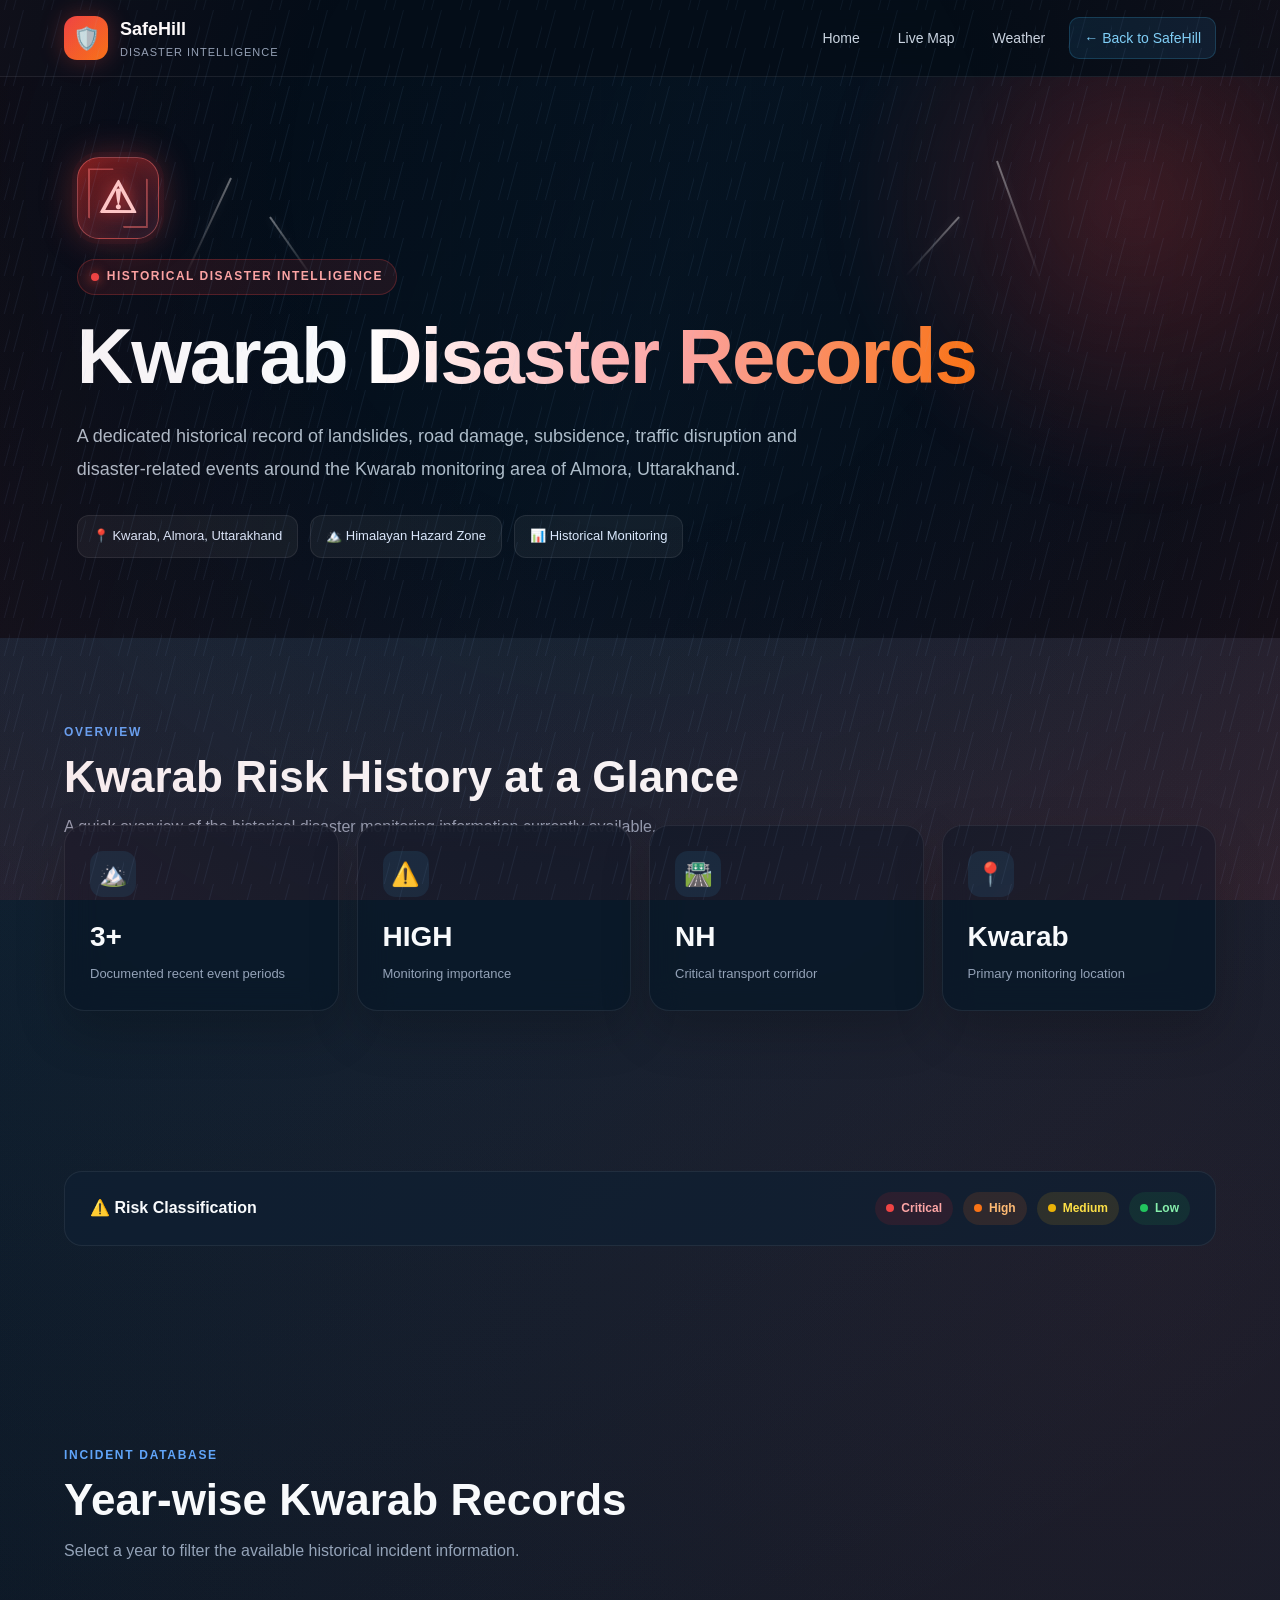
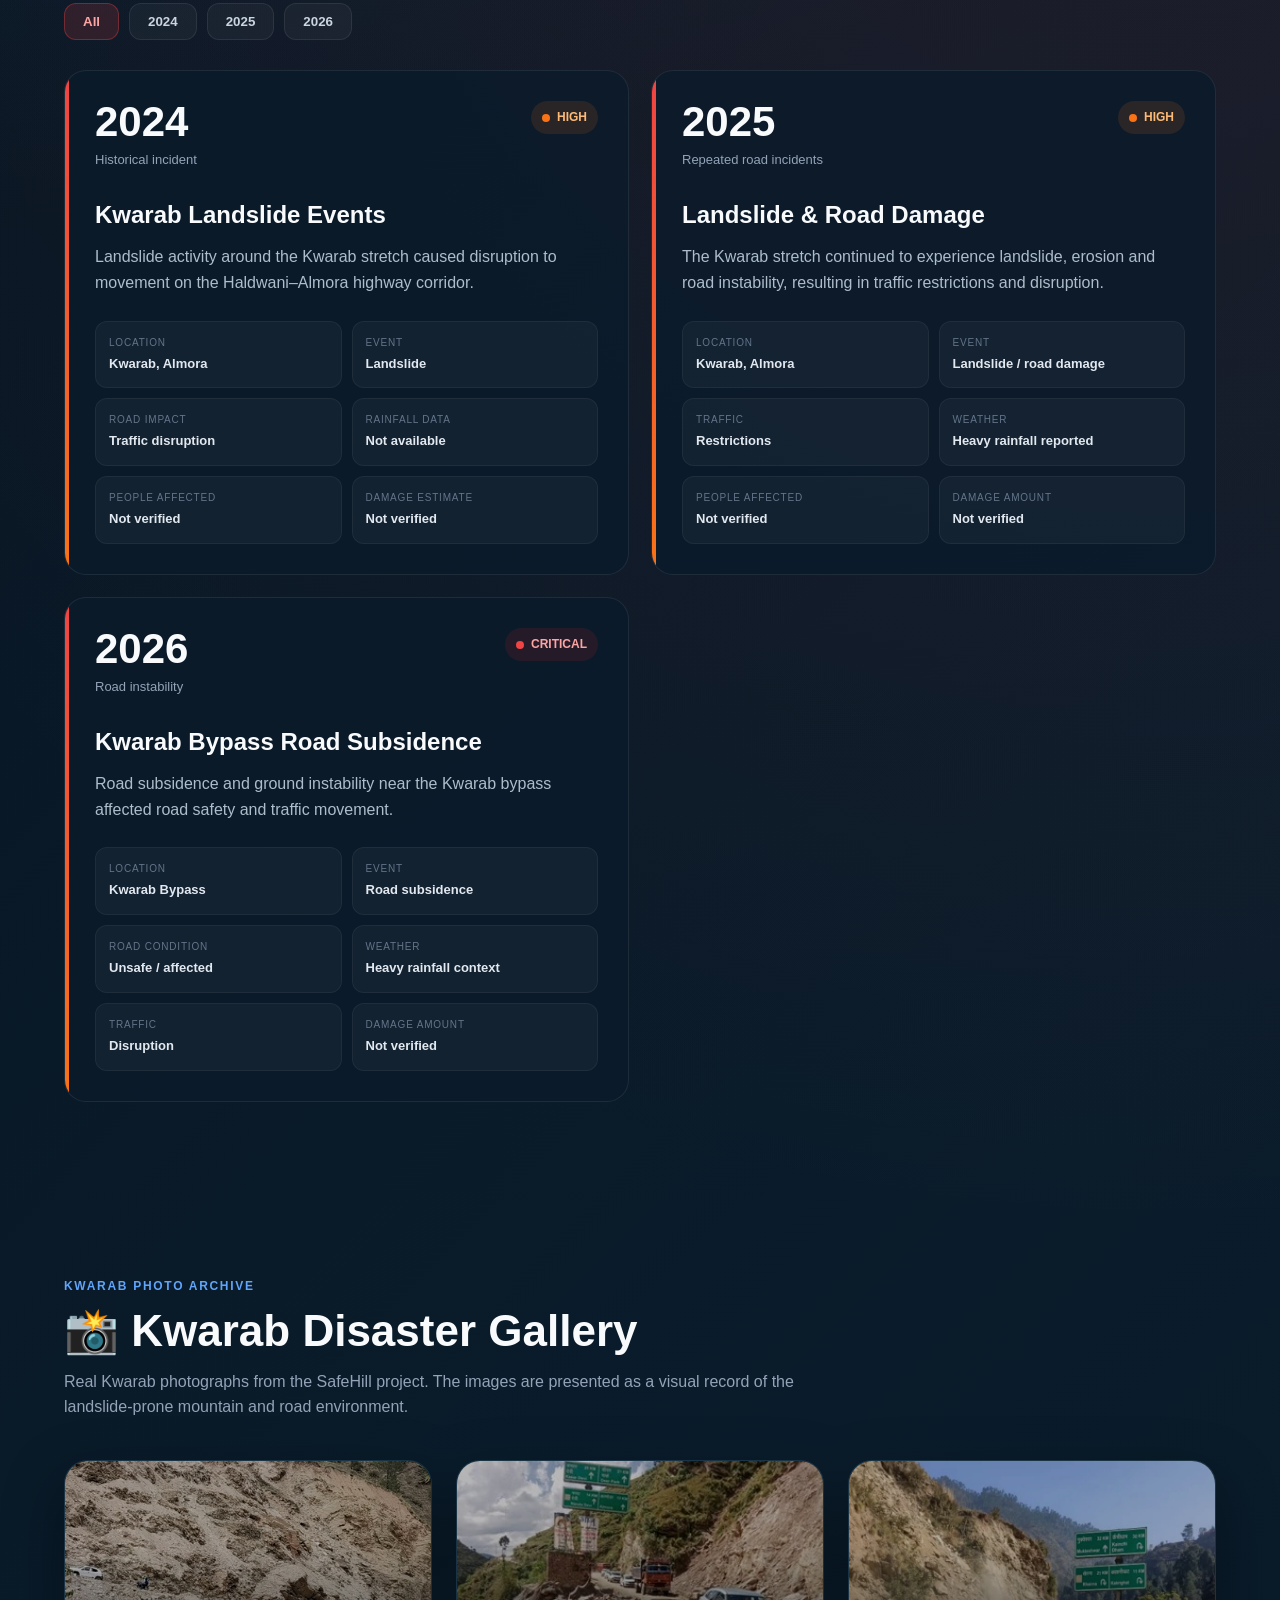
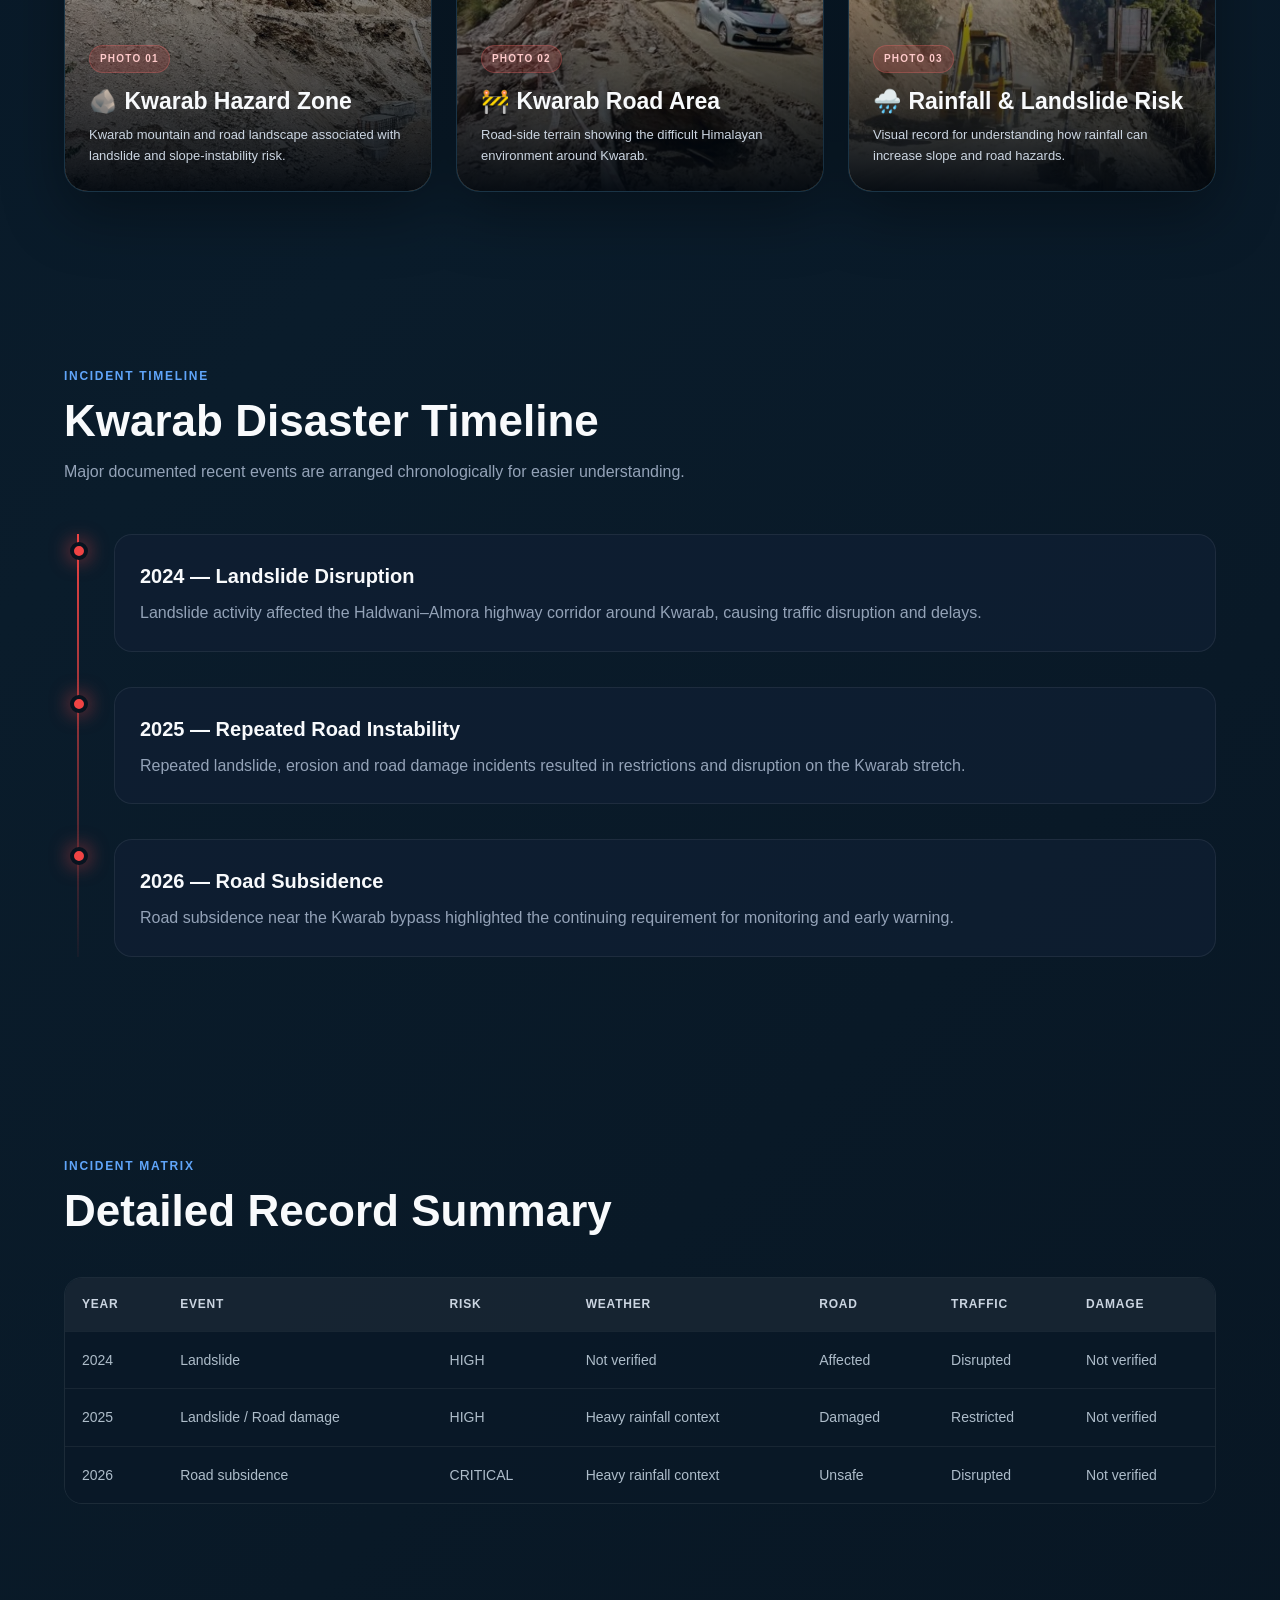
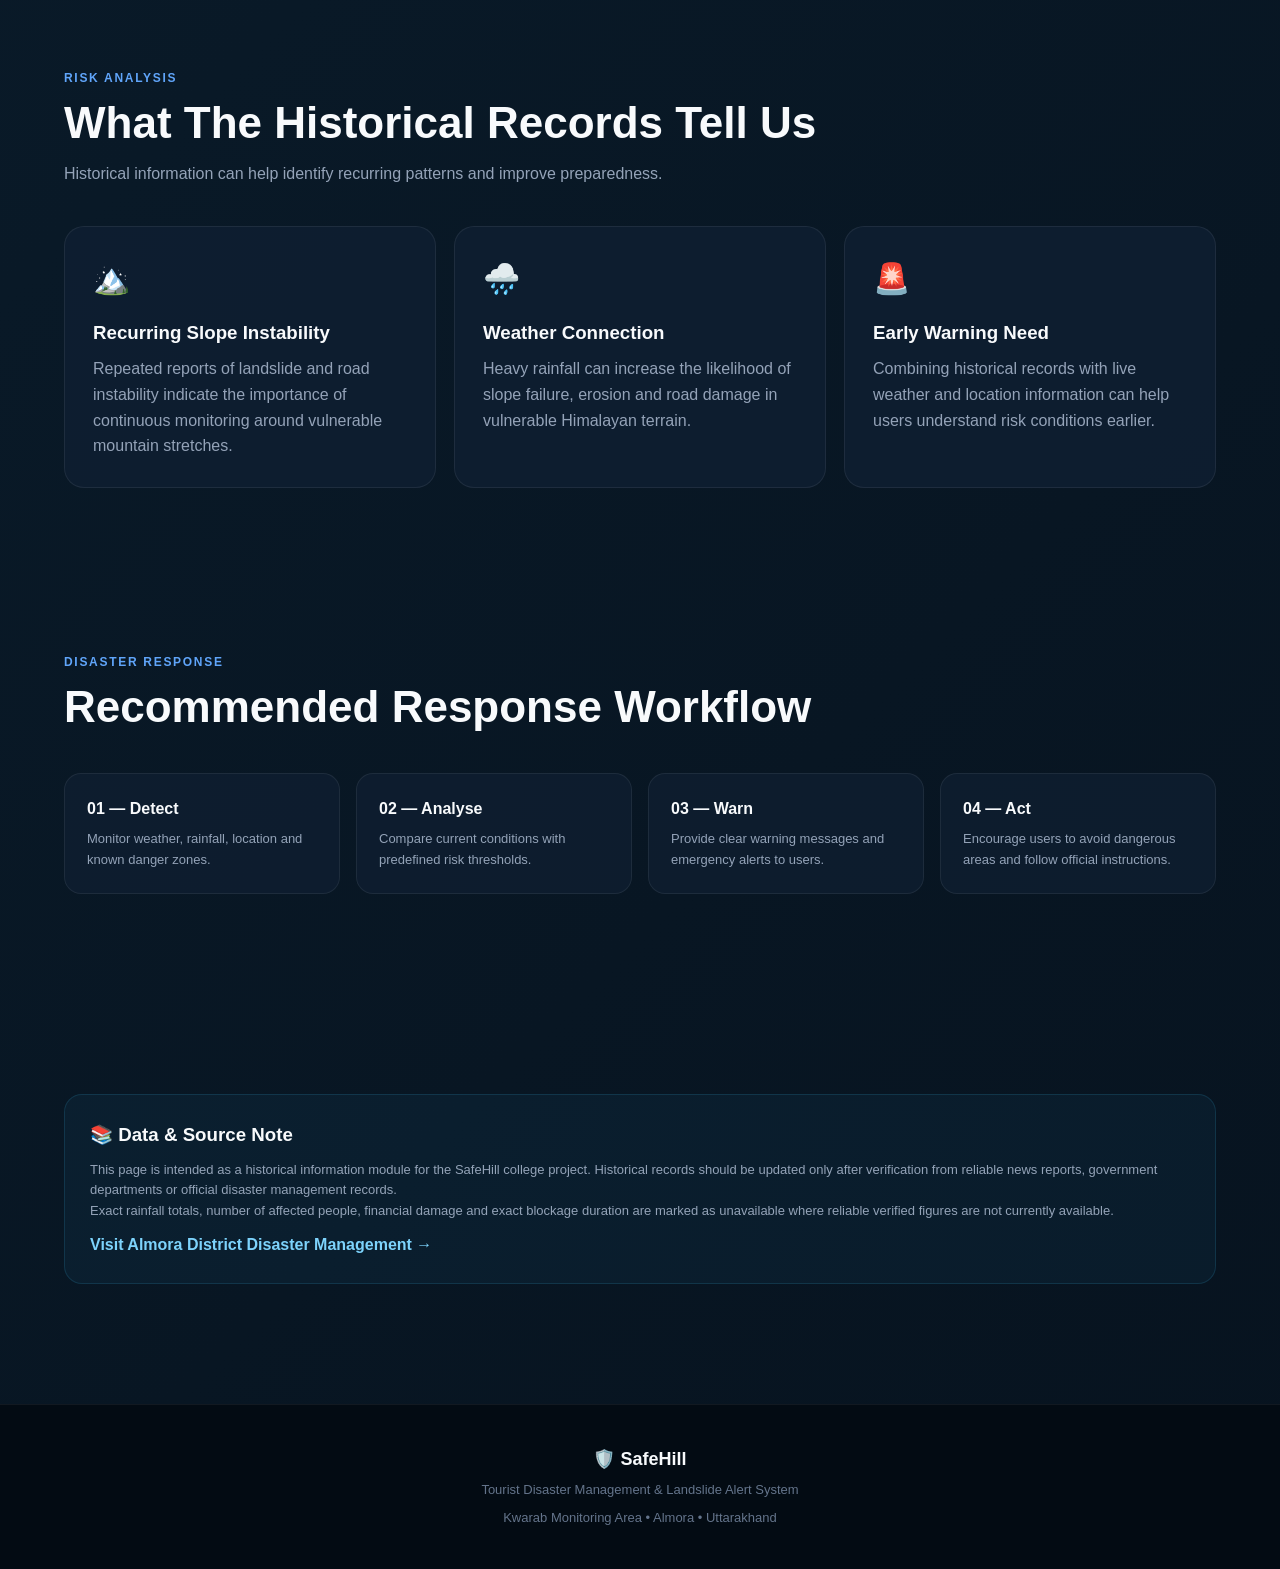
==== kwarab-records.html @ c236d095 "Add files via upload" ====
<!DOCTYPE html>
<html lang="en">
<head>
    <meta charset="UTF-8">

    <meta
        name="viewport"
        content="width=device-width, initial-scale=1.0"
    >

    <meta
        name="description"
        content="SafeHill Kwarab Historical Disaster Records and Risk Intelligence Dashboard"
    >

    <title>SafeHill | Kwarab Disaster Records</title>

    <style>

        /* =====================================================
           RESET
        ===================================================== */

        * {
            margin: 0;
            padding: 0;
            box-sizing: border-box;
        }

        html {
            scroll-behavior: smooth;
        }

        body {
            font-family:
                Inter,
                Arial,
                Helvetica,
                sans-serif;

            background:
                radial-gradient(
                    circle at 10% 0%,
                    rgba(56,189,248,0.12),
                    transparent 28%
                ),
                radial-gradient(
                    circle at 90% 20%,
                    rgba(239,68,68,0.10),
                    transparent 30%
                ),
                linear-gradient(
                    135deg,
                    #06121f,
                    #0a1c2b,
                    #07131f
                );

            color: #f8fafc;
            min-height: 100vh;
            line-height: 1.6;
        }

        body::before {
            content: "";
            position: fixed;
            inset: 0;

            pointer-events: none;

            background:
                linear-gradient(
                    rgba(255,255,255,0.015) 1px,
                    transparent 1px
                ),
                linear-gradient(
                    90deg,
                    rgba(255,255,255,0.015) 1px,
                    transparent 1px
                );

            background-size: 50px 50px;

            mask-image:
                linear-gradient(
                    to bottom,
                    black,
                    transparent
                );

            z-index: -1;
        }


        /* =====================================================
           HEADER
        ===================================================== */

        .header {
            position: sticky;
            top: 0;
            z-index: 1000;

            padding: 15px 5%;

            display: flex;
            align-items: center;
            justify-content: space-between;

            background:
                rgba(4, 12, 22, 0.90);

            border-bottom:
                1px solid
                rgba(255,255,255,0.08);

            backdrop-filter: blur(18px);
        }

        .brand {
            display: flex;
            align-items: center;
            gap: 12px;

            text-decoration: none;
            color: white;
        }

        .brand-logo {
            width: 44px;
            height: 44px;

            display: grid;
            place-items: center;

            border-radius: 13px;

            background:
                linear-gradient(
                    135deg,
                    #ef4444,
                    #f97316
                );

            box-shadow:
                0 0 25px
                rgba(239,68,68,0.30);

            font-size: 22px;
        }

        .brand-text strong {
            display: block;
            font-size: 18px;
        }

        .brand-text span {
            display: block;

            color: #94a3b8;
            font-size: 11px;

            letter-spacing: 1px;
        }

        .nav {
            display: flex;
            align-items: center;
            gap: 10px;
        }

        .nav a {
            color: #cbd5e1;

            text-decoration: none;

            padding: 9px 14px;

            border-radius: 10px;

            font-size: 14px;

            transition: 0.25s;
        }

        .nav a:hover {
            background:
                rgba(255,255,255,0.07);

            color: white;
        }

        .nav .back {
            background:
                rgba(56,189,248,0.10);

            color: #7dd3fc;

            border:
                1px solid
                rgba(56,189,248,0.20);
        }


        /* =====================================================
           HERO
        ===================================================== */

        .hero {
            position: relative;

            min-height: 500px;

            display: flex;
            align-items: center;

            padding: 80px 6%;

            overflow: hidden;

            background:
                linear-gradient(
                    110deg,
                    rgba(3,10,20,0.96),
                    rgba(3,15,28,0.78),
                    rgba(3,10,20,0.90)
                );
        }

        .hero::before {
            content: "";

            position: absolute;

            width: 650px;
            height: 650px;

            right: -180px;
            top: -200px;

            border-radius: 50%;

            background:
                radial-gradient(
                    circle,
                    rgba(239,68,68,0.22),
                    transparent 65%
                );

            filter: blur(20px);
        }

        .hero-content {
            position: relative;

            max-width: 900px;

            z-index: 2;
        }

        .eyebrow {
            display: inline-flex;

            align-items: center;
            gap: 8px;

            padding: 7px 13px;

            border-radius: 30px;

            background:
                rgba(239,68,68,0.10);

            border:
                1px solid
                rgba(239,68,68,0.25);

            color: #fca5a5;

            font-size: 12px;
            font-weight: 800;

            letter-spacing: 1.5px;
        }

        .eyebrow-dot {
            width: 8px;
            height: 8px;

            border-radius: 50%;

            background: #ef4444;

            box-shadow:
                0 0 12px
                rgba(239,68,68,0.9);
        }

        .hero h1 {
            margin-top: 22px;

            font-size:
                clamp(
                    40px,
                    7vw,
                    78px
                );

            line-height: 1.02;

            letter-spacing: -2px;
        }

        .hero h1 span {
            background:
                linear-gradient(
                    90deg,
                    #ffffff,
                    #fca5a5,
                    #f97316
                );

            -webkit-background-clip: text;
            background-clip: text;

            color: transparent;
        }

        .hero p {
            max-width: 760px;

            margin-top: 24px;

            color: #aebdca;

            font-size: 18px;

            line-height: 1.8;
        }

        .hero-location {
            display: flex;
            flex-wrap: wrap;

            gap: 12px;

            margin-top: 30px;
        }

        .location-pill {
            padding: 10px 15px;

            border-radius: 12px;

            background:
                rgba(255,255,255,0.05);

            border:
                1px solid
                rgba(255,255,255,0.08);

            color: #dbeafe;

            font-size: 13px;
        }


        /* =====================================================
           MAIN
        ===================================================== */

        .container {
            width: min(
                1250px,
                90%
            );

            margin: auto;
        }

        section {
            padding: 80px 0;
        }

        .section-heading {
            margin-bottom: 40px;
        }

        .section-label {
            display: inline-block;

            color: #60a5fa;

            font-size: 12px;
            font-weight: 900;

            letter-spacing: 1.7px;

            margin-bottom: 10px;
        }

        .section-heading h2 {
            font-size:
                clamp(
                    28px,
                    4vw,
                    44px
                );

            line-height: 1.15;
        }

        .section-heading p {
            margin-top: 12px;

            max-width: 760px;

            color: #94a3b8;
        }


        /* =====================================================
           STAT CARDS
        ===================================================== */

        .stats {
            display: grid;

            grid-template-columns:
                repeat(4, 1fr);

            gap: 18px;

            margin-top: -55px;

            position: relative;

            z-index: 10;
        }

        .stat {
            padding: 25px;

            border-radius: 20px;

            background:
                rgba(10,25,40,0.88);

            border:
                1px solid
                rgba(255,255,255,0.08);

            backdrop-filter: blur(16px);

            box-shadow:
                0 20px 50px
                rgba(0,0,0,0.20);

            transition: 0.3s;
        }

        .stat:hover {
            transform: translateY(-6px);

            border-color:
                rgba(56,189,248,0.25);
        }

        .stat-icon {
            width: 46px;
            height: 46px;

            display: grid;
            place-items: center;

            border-radius: 13px;

            background:
                rgba(56,189,248,0.10);

            font-size: 23px;

            margin-bottom: 18px;
        }

        .stat-number {
            font-size: 28px;
            font-weight: 900;
        }

        .stat-title {
            margin-top: 4px;

            color: #94a3b8;

            font-size: 13px;
        }


        /* =====================================================
           RISK LEGEND
        ===================================================== */

        .risk-panel {
            display: flex;

            align-items: center;
            justify-content: space-between;

            gap: 20px;

            padding: 20px 25px;

            margin-bottom: 35px;

            border-radius: 18px;

            background:
                rgba(15,31,50,0.75);

            border:
                1px solid
                rgba(255,255,255,0.07);
        }

        .risk-title {
            font-weight: 800;
        }

        .risk-list {
            display: flex;
            flex-wrap: wrap;

            gap: 10px;
        }

        .risk {
            display: inline-flex;

            align-items: center;

            gap: 7px;

            padding: 7px 11px;

            border-radius: 20px;

            font-size: 12px;
            font-weight: 800;
        }

        .risk i {
            width: 8px;
            height: 8px;

            border-radius: 50%;
        }

        .critical {
            background: rgba(220,38,38,0.12);
            color: #fca5a5;
        }

        .critical i {
            background: #ef4444;
        }

        .high {
            background: rgba(249,115,22,0.12);
            color: #fdba74;
        }

        .high i {
            background: #f97316;
        }

        .medium {
            background: rgba(234,179,8,0.12);
            color: #fde047;
        }

        .medium i {
            background: #eab308;
        }

        .low {
            background: rgba(34,197,94,0.10);
            color: #86efac;
        }

        .low i {
            background: #22c55e;
        }


        /* =====================================================
           YEAR FILTER
        ===================================================== */

        .year-filter {
            display: flex;

            flex-wrap: wrap;

            gap: 10px;

            margin-bottom: 30px;
        }

        .year-btn {
            cursor: pointer;

            padding: 10px 18px;

            border-radius: 12px;

            border:
                1px solid
                rgba(255,255,255,0.08);

            background:
                rgba(255,255,255,0.04);

            color: #cbd5e1;

            font-weight: 700;

            transition: 0.25s;
        }

        .year-btn:hover,
        .year-btn.active {
            background:
                rgba(239,68,68,0.15);

            border-color:
                rgba(239,68,68,0.35);

            color: #fca5a5;
        }


        /* =====================================================
           INCIDENT GRID
        ===================================================== */

        .records-grid {
            display: grid;

            grid-template-columns:
                repeat(2, 1fr);

            gap: 22px;
        }

        .record-card {
            position: relative;

            padding: 30px;

            border-radius: 22px;

            background:
                rgba(12,27,43,0.90);

            border:
                1px solid
                rgba(255,255,255,0.08);

            overflow: hidden;

            transition: 0.3s;
        }

        .record-card::before {
            content: "";

            position: absolute;

            left: 0;
            top: 0;
            bottom: 0;

            width: 4px;

            background:
                linear-gradient(
                    #ef4444,
                    #f97316
                );
        }

        .record-card:hover {
            transform: translateY(-5px);

            border-color:
                rgba(239,68,68,0.25);

            box-shadow:
                0 20px 50px
                rgba(0,0,0,0.20);
        }

        .record-top {
            display: flex;

            align-items: flex-start;
            justify-content: space-between;

            gap: 15px;
        }

        .record-year {
            font-size: 42px;

            font-weight: 900;

            line-height: 1;

            color: #f8fafc;
        }

        .record-type {
            margin-top: 7px;

            color: #94a3b8;

            font-size: 13px;
        }

        .record-title {
            margin-top: 25px;

            font-size: 24px;
        }

        .record-description {
            margin-top: 10px;

            color: #aebdca;
        }

        .details {
            display: grid;

            grid-template-columns:
                repeat(2, 1fr);

            gap: 10px;

            margin-top: 25px;
        }

        .detail {
            padding: 13px;

            border-radius: 12px;

            background:
                rgba(255,255,255,0.035);

            border:
                1px solid
                rgba(255,255,255,0.05);
        }

        .detail small {
            display: block;

            color: #64748b;

            font-size: 10px;

            text-transform: uppercase;

            letter-spacing: 0.8px;
        }

        .detail strong {
            display: block;

            margin-top: 3px;

            font-size: 13px;

            color: #e2e8f0;
        }


        /* =====================================================
           TIMELINE
        ===================================================== */

        .timeline {
            position: relative;

            margin-top: 50px;

            padding-left: 50px;
        }

        .timeline::before {
            content: "";

            position: absolute;

            left: 13px;
            top: 0;
            bottom: 0;

            width: 2px;

            background:
                linear-gradient(
                    #ef4444,
                    rgba(239,68,68,0.05)
                );
        }

        .timeline-item {
            position: relative;

            margin-bottom: 35px;
        }

        .timeline-dot {
            position: absolute;

            left: -44px;
            top: 8px;

            width: 18px;
            height: 18px;

            border-radius: 50%;

            background: #ef4444;

            border:
                4px solid
                #07131f;

            box-shadow:
                0 0 20px
                rgba(239,68,68,0.75);
        }

        .timeline-content {
            padding: 25px;

            border-radius: 18px;

            background:
                rgba(15,31,50,0.80);

            border:
                1px solid
                rgba(255,255,255,0.07);
        }

        .timeline-content h3 {
            font-size: 20px;
        }

        .timeline-content p {
            margin-top: 8px;

            color: #94a3b8;
        }


        /* =====================================================
           DATA TABLE
        ===================================================== */

        .table-wrapper {
            overflow-x: auto;

            border-radius: 18px;

            border:
                1px solid
                rgba(255,255,255,0.08);
        }

        table {
            width: 100%;

            border-collapse: collapse;

            min-width: 900px;

            background:
                rgba(10,25,40,0.82);
        }

        th {
            text-align: left;

            padding: 17px;

            background:
                rgba(255,255,255,0.05);

            color: #cbd5e1;

            font-size: 12px;

            text-transform: uppercase;

            letter-spacing: 0.8px;
        }

        td {
            padding: 17px;

            border-top:
                1px solid
                rgba(255,255,255,0.06);

            color: #aebdca;

            font-size: 14px;
        }

        tr:hover td {
            background:
                rgba(255,255,255,0.025);
        }


        /* =====================================================
           ANALYSIS
        ===================================================== */

        .analysis-grid {
            display: grid;

            grid-template-columns:
                repeat(3, 1fr);

            gap: 18px;
        }

        .analysis-card {
            padding: 28px;

            border-radius: 20px;

            background:
                rgba(15,31,50,0.82);

            border:
                1px solid
                rgba(255,255,255,0.07);
        }

        .analysis-card .icon {
            font-size: 30px;
        }

        .analysis-card h3 {
            margin-top: 15px;
        }

        .analysis-card p {
            margin-top: 8px;

            color: #94a3b8;
        }


        /* =====================================================
           RESPONSE SECTION
        ===================================================== */

        .response-grid {
            display: grid;

            grid-template-columns:
                repeat(4, 1fr);

            gap: 16px;
        }

        .response-card {
            padding: 22px;

            border-radius: 17px;

            background:
                rgba(15,31,50,0.75);

            border:
                1px solid
                rgba(255,255,255,0.07);
        }

        .response-card strong {
            display: block;

            margin-bottom: 8px;
        }

        .response-card p {
            color: #94a3b8;

            font-size: 13px;
        }


        /* =====================================================
           SOURCE / NOTE
        ===================================================== */

        .source-box {
            margin-top: 40px;

            padding: 25px;

            border-radius: 18px;

            background:
                rgba(56,189,248,0.05);

            border:
                1px solid
                rgba(56,189,248,0.14);
        }

        .source-box h3 {
            margin-bottom: 10px;
        }

        .source-box p {
            color: #94a3b8;

            font-size: 13px;
        }

        .source-box a {
            display: inline-block;

            margin-top: 10px;

            color: #7dd3fc;

            text-decoration: none;

            font-weight: 700;
        }


        /* =====================================================
           FOOTER
        ===================================================== */

        footer {
            margin-top: 40px;

            padding: 40px 5%;

            text-align: center;

            background: #030b13;

            border-top:
                1px solid
                rgba(255,255,255,0.06);
        }

        footer strong {
            display: block;

            font-size: 18px;
        }

        footer p {
            margin-top: 7px;

            color: #64748b;

            font-size: 13px;
        }



/* =========================================================
   SAFEHILL DISASTER EFFECTS — CINEMATIC
========================================================= */

body.disaster-mode{
    overflow-x:hidden;
}

.disaster-overlay{
    position:fixed;
    inset:0;
    z-index:9998;
    pointer-events:none;
    overflow:hidden;
}

/* Rain */
.disaster-rain{
    position:absolute;
    inset:-20%;
    opacity:.20;
    background-image:
        repeating-linear-gradient(
            105deg,
            transparent 0 12px,
            rgba(147,197,253,.38) 13px,
            transparent 14px 28px
        );
    background-size:38px 38px;
    animation:rainMove .55s linear infinite;
    mask-image:linear-gradient(to bottom,transparent 0%,black 18%,black 88%,transparent 100%);
}

@keyframes rainMove{
    from{transform:translate3d(-20px,-35px,0)}
    to{transform:translate3d(25px,55px,0)}
}

/* Red emergency glow */
.disaster-alert-glow{
    position:absolute;
    inset:0;
    background:
        radial-gradient(circle at 50% 20%,transparent 35%,rgba(239,68,68,.10) 100%);
    animation:dangerPulse 2.4s ease-in-out infinite;
}

@keyframes dangerPulse{
    0%,100%{opacity:.25}
    50%{opacity:.75}
}

/* Screen shake during major alert */
body.disaster-shake .hero{
    animation:disasterShake .16s linear 4;
}

@keyframes disasterShake{
    0%{transform:translate(0)}
    25%{transform:translate(-3px,2px)}
    50%{transform:translate(3px,-2px)}
    75%{transform:translate(-2px,-1px)}
    100%{transform:translate(0)}
}

/* Broken/cracked warning icon */
.break-warning{
    position:relative;
    width:82px;
    height:82px;
    margin-bottom:20px;
    display:grid;
    place-items:center;
    border-radius:22px;
    background:linear-gradient(145deg,rgba(127,29,29,.92),rgba(15,23,42,.94));
    border:1px solid rgba(248,113,113,.5);
    box-shadow:
        0 0 0 5px rgba(239,68,68,.05),
        0 0 35px rgba(239,68,68,.35),
        inset 0 0 25px rgba(239,68,68,.16);
    animation:warningFloat 2.8s ease-in-out infinite;
}

.break-warning::before{
    content:"";
    position:absolute;
    inset:10px;
    border:2px solid rgba(248,113,113,.55);
    clip-path:polygon(
        0 0,42% 0,50% 22%,72% 8%,100% 18%,
        100% 100%,60% 100%,52% 76%,27% 94%,0 82%
    );
    opacity:.9;
}

.break-warning::after{
    content:"⚠";
    position:absolute;
    font-size:43px;
    font-weight:900;
    color:#fecaca;
    text-shadow:0 0 18px rgba(239,68,68,.9);
}

@keyframes warningFloat{
    0%,100%{transform:translateY(0) rotate(-1deg)}
    50%{transform:translateY(-6px) rotate(1deg)}
}

/* Crack lines over hero */
.hero-cracks{
    position:absolute;
    inset:0;
    z-index:1;
    pointer-events:none;
    opacity:.5;
}

.hero-cracks span{
    position:absolute;
    width:2px;
    height:110px;
    background:linear-gradient(to bottom,rgba(255,255,255,.8),transparent);
    transform-origin:top;
    filter:drop-shadow(0 0 5px rgba(255,255,255,.3));
}

.hero-cracks span:nth-child(1){left:18%;top:18%;transform:rotate(25deg)}
.hero-cracks span:nth-child(2){left:21%;top:25%;height:75px;transform:rotate(-35deg)}
.hero-cracks span:nth-child(3){right:22%;top:15%;height:130px;transform:rotate(-20deg)}
.hero-cracks span:nth-child(4){right:25%;top:25%;height:80px;transform:rotate(42deg)}

/* Falling debris */
.debris{
    position:absolute;
    top:-30px;
    width:7px;
    height:7px;
    background:#94a3b8;
    border-radius:2px;
    opacity:.75;
    animation:debrisFall linear forwards;
    box-shadow:0 0 7px rgba(148,163,184,.25);
}

.debris.big{
    width:13px;
    height:10px;
    background:#64748b;
}

@keyframes debrisFall{
    from{transform:translate3d(0,0,0) rotate(0)}
    to{transform:translate3d(var(--drift),110vh,0) rotate(720deg)}
}

/* Disaster stats emphasis */
.stat-danger{
    border-color:rgba(239,68,68,.32)!important;
    box-shadow:0 0 30px rgba(239,68,68,.10),0 20px 50px rgba(0,0,0,.20)!important;
}

@media(max-width:700px){
    .break-warning{width:68px;height:68px}
    .break-warning::after{font-size:35px}
    .hero-cracks{opacity:.25}
}


/* =========================================================
   REALISTIC 2–3 SECOND SCREEN CRACK EFFECT
========================================================= */

.screen-crack{
    position:fixed;
    inset:0;
    z-index:99999;
    pointer-events:none;
    opacity:0;
    visibility:hidden;
}

.screen-crack.active{
    visibility:visible;
    animation:crackEvent 2.8s ease-out forwards;
}

.crack-svg{
    position:absolute;
    inset:0;
    width:100%;
    height:100%;
    overflow:visible;
}

.crack-main,
.crack-branch{
    fill:none;
    stroke:rgba(235,245,255,.92);
    stroke-linecap:round;
    stroke-linejoin:round;
    stroke-width:2.2;
    filter:
        drop-shadow(0 0 3px rgba(255,255,255,.8))
        drop-shadow(0 0 9px rgba(125,211,252,.35));
    stroke-dasharray:1800;
    stroke-dashoffset:1800;
}

.crack-main{
    stroke-width:3;
}

.screen-crack.active .crack-main{
    animation:drawCrack 1.05s cubic-bezier(.15,.7,.25,1) forwards;
}

.screen-crack.active .crack-branch{
    animation:drawCrack .72s cubic-bezier(.15,.7,.25,1) forwards;
    animation-delay:.18s;
}

.screen-crack .crack-dark{
    fill:none;
    stroke:rgba(0,0,0,.72);
    stroke-width:7;
    stroke-linecap:round;
    stroke-linejoin:round;
    filter:blur(1px);
    stroke-dasharray:1800;
    stroke-dashoffset:1800;
}

.screen-crack.active .crack-dark{
    animation:drawCrack .85s ease-out forwards;
}

.crack-flash{
    position:absolute;
    inset:0;
    background:
        radial-gradient(
            circle at 52% 48%,
            rgba(255,255,255,.30),
            rgba(255,255,255,.06) 18%,
            transparent 52%
        );
    opacity:0;
}

.screen-crack.active .crack-flash{
    animation:crackFlash 2.8s ease-out forwards;
}

.crack-vignette{
    position:absolute;
    inset:0;
    box-shadow:
        inset 0 0 0 0 rgba(239,68,68,0),
        inset 0 0 160px rgba(0,0,0,.72);
    opacity:0;
}

.screen-crack.active .crack-vignette{
    animation:crackVignette 2.8s ease-out forwards;
}

@keyframes drawCrack{
    0%{stroke-dashoffset:1800}
    70%{stroke-dashoffset:350}
    100%{stroke-dashoffset:0}
}

@keyframes crackEvent{
    0%{opacity:0}
    8%{opacity:1}
    24%{opacity:1}
    72%{opacity:.92}
    100%{opacity:0}
}

@keyframes crackFlash{
    0%{opacity:0}
    7%{opacity:.9}
    15%{opacity:.15}
    30%{opacity:.42}
    100%{opacity:0}
}

@keyframes crackVignette{
    0%{opacity:0}
    10%{opacity:.2}
    25%{opacity:.85}
    65%{opacity:.55}
    100%{opacity:0}
}

/* Strong but very short earthquake movement */
body.page-fracture{
    animation:pageFracture .20s linear 5;
}

@keyframes pageFracture{
    0%{transform:translate(0,0)}
    20%{transform:translate(-7px,3px) rotate(-.12deg)}
    40%{transform:translate(7px,-4px) rotate(.12deg)}
    60%{transform:translate(-5px,-2px) rotate(-.08deg)}
    80%{transform:translate(4px,3px)}
    100%{transform:translate(0,0)}
}

/* Small debris pieces when the crack appears */
.crack-chip{
    position:absolute;
    width:9px;
    height:7px;
    background:linear-gradient(135deg,#cbd5e1,#475569);
    opacity:0;
    transform:rotate(25deg);
}

.screen-crack.active .crack-chip{
    animation:chipFall 1.7s ease-in forwards;
}

@keyframes chipFall{
    0%{opacity:0;transform:translate(0,0) rotate(0)}
    12%{opacity:.9}
    100%{opacity:0;transform:translate(var(--x),var(--y)) rotate(480deg)}
}

@media(prefers-reduced-motion:reduce){
    .screen-crack,
    body.page-fracture{
        animation:none!important;
    }
}


/* =========================================================
   KWARAB PHOTO GALLERY
========================================================= */
.kwarab-gallery{
    padding:90px 0;
}

.gallery-grid{
    display:grid;
    grid-template-columns:repeat(3,1fr);
    gap:24px;
}

.gallery-card{
    position:relative;
    overflow:hidden;
    border-radius:24px;
    background:#071522;
    border:1px solid rgba(125,211,252,.16);
    box-shadow:0 22px 60px rgba(0,0,0,.35);
    transition:.4s ease;
}

.gallery-card:hover{
    transform:translateY(-10px);
    border-color:rgba(239,68,68,.45);
    box-shadow:0 28px 75px rgba(0,0,0,.5),0 0 30px rgba(239,68,68,.12);
}

.gallery-card img{
    width:100%;
    height:330px;
    object-fit:cover;
    display:block;
    filter:brightness(.72) contrast(1.08) saturate(.92);
    transition:.6s ease;
}

.gallery-card:hover img{
    transform:scale(1.08);
    filter:brightness(.86) contrast(1.12) saturate(1.05);
}

.gallery-card::after{
    content:"";
    position:absolute;
    inset:0;
    background:linear-gradient(
        to top,
        rgba(2,8,15,.96) 0%,
        rgba(2,8,15,.35) 48%,
        transparent 75%
    );
    pointer-events:none;
}

.gallery-info{
    position:absolute;
    left:0;
    right:0;
    bottom:0;
    z-index:2;
    padding:24px;
}

.gallery-number{
    display:inline-block;
    padding:5px 10px;
    border-radius:999px;
    background:rgba(239,68,68,.16);
    border:1px solid rgba(248,113,113,.28);
    color:#fecaca;
    font-size:10px;
    font-weight:900;
    letter-spacing:1.2px;
}

.gallery-info h3{
    margin-top:10px;
    font-size:23px;
}

.gallery-info p{
    margin-top:5px;
    color:#cbd5e1;
    font-size:13px;
}

@media(max-width:850px){
    .gallery-grid{
        grid-template-columns:1fr;
    }
}

        /* =====================================================
           RESPONSIVE
        ===================================================== */

        @media (max-width: 1000px) {

            .stats {
                grid-template-columns:
                    repeat(2, 1fr);
            }

            .response-grid {
                grid-template-columns:
                    repeat(2, 1fr);
            }

            .analysis-grid {
                grid-template-columns:
                    repeat(2, 1fr);
            }
        }


        @media (max-width: 750px) {

            .header {
                padding: 12px 4%;
            }

            .nav a:not(.back) {
                display: none;
            }

            .hero {
                min-height: 430px;

                padding:
                    65px 5%;
            }

            .hero h1 {
                letter-spacing: -1px;
            }

            .records-grid {
                grid-template-columns: 1fr;
            }

            .risk-panel {
                align-items: flex-start;

                flex-direction: column;
            }
        }


        @media (max-width: 550px) {

            .stats {
                grid-template-columns: 1fr;

                margin-top: -30px;
            }

            .details {
                grid-template-columns: 1fr;
            }

            .analysis-grid {
                grid-template-columns: 1fr;
            }

            .response-grid {
                grid-template-columns: 1fr;
            }

            section {
                padding: 60px 0;
            }

            .hero p {
                font-size: 15px;
            }

            .timeline {
                padding-left: 38px;
            }

            .timeline-dot {
                left: -32px;
            }
        }

    </style>

<link rel="preload" as="image" href="qurab4.jpeg">
<link rel="preload" as="image" href="quarab2.jpeg">
<link rel="preload" as="image" href="newqurab.jpeg">

</head>


<body>

<!-- REALISTIC PAGE FRACTURE OVERLAY -->
<div class="screen-crack" id="screenCrack" aria-hidden="true">

    <div class="crack-flash"></div>
    <div class="crack-vignette"></div>

    <svg class="crack-svg" viewBox="0 0 1600 900"
         preserveAspectRatio="none">

        <!-- dark under-crack -->
        <path class="crack-dark"
              d="M820 450 L760 390 L700 350 L650 285 L570 240 L520 160
                 M700 350 L625 365 L555 340 L480 355
                 M650 285 L675 215 L645 145
                 M760 390 L735 315 L770 250 L745 175
                 M520 160 L470 120 L430 65" />

        <!-- main fracture -->
        <path class="crack-main"
              d="M820 450 L760 390 L700 350 L650 285 L570 240 L520 160
                 M700 350 L625 365 L555 340 L480 355
                 M650 285 L675 215 L645 145
                 M760 390 L735 315 L770 250 L745 175
                 M520 160 L470 120 L430 65" />

        <!-- branches -->
        <path class="crack-branch"
              d="M570 240 L500 215 L455 170
                 M625 365 L600 425 L550 470 L530 535
                 M735 315 L805 285 L875 300 L930 270
                 M770 250 L840 205 L900 125
                 M555 340 L510 395 L445 420" />

        <path class="crack-branch"
              d="M820 450 L875 420 L930 430 L1000 395
                 M875 420 L910 475 L970 520
                 M930 430 L990 450 L1060 425" />

    </svg>

    <span class="crack-chip" style="left:51%;top:50%;--x:-35px;--y:80px"></span>
    <span class="crack-chip" style="left:54%;top:47%;--x:55px;--y:105px"></span>
    <span class="crack-chip" style="left:46%;top:43%;--x:-80px;--y:60px"></span>

</div>



<!-- =========================================================
     HEADER
========================================================= -->

<header class="header">

    <a href="index.html" class="brand">

        <div class="brand-logo">
            🛡️
        </div>

        <div class="brand-text">

            <strong>SafeHill</strong>

            <span>
                DISASTER INTELLIGENCE
            </span>

        </div>

    </a>


    <nav class="nav">

        <a href="index.html">
            Home
        </a>

        <a href="index.html#map">
            Live Map
        </a>

        <a href="index.html#weather">
            Weather
        </a>

        <a
            href="index.html"
            class="back"
        >
            ← Back to SafeHill
        </a>

    </nav>

</header>



<!-- =========================================================
     HERO
========================================================= -->

<section class="hero">
    <div class="hero-cracks" aria-hidden="true">
        <span></span><span></span><span></span><span></span>
    </div>


    <div class="hero-content">
        <div class="break-warning" aria-label="Disaster warning"></div>


        <div class="eyebrow">

            <span class="eyebrow-dot"></span>

            HISTORICAL DISASTER INTELLIGENCE

        </div>


        <h1>

            Kwarab
            <span>
                Disaster Records
            </span>

        </h1>


        <p>

            A dedicated historical record of landslides,
            road damage, subsidence, traffic disruption and
            disaster-related events around the Kwarab monitoring
            area of Almora, Uttarakhand.

        </p>


        <div class="hero-location">

            <div class="location-pill">
                📍 Kwarab, Almora, Uttarakhand
            </div>

            <div class="location-pill">
                🏔️ Himalayan Hazard Zone
            </div>

            <div class="location-pill">
                📊 Historical Monitoring
            </div>

        </div>

    </div>

</section>



<main>


<!-- =========================================================
     OVERVIEW STATS
========================================================= -->

<section>

    <div class="container">

        <div class="section-heading">

            <span class="section-label">
                OVERVIEW
            </span>

            <h2>
                Kwarab Risk History at a Glance
            </h2>

            <p>
                A quick overview of the historical disaster
                monitoring information currently available.
            </p>

        </div>


        <div class="stats">


            <div class="stat">

                <div class="stat-icon">
                    🏔️
                </div>

                <div class="stat-number">
                    3+
                </div>

                <div class="stat-title">
                    Documented recent event periods
                </div>

            </div>


            <div class="stat">

                <div class="stat-icon">
                    ⚠️
                </div>

                <div class="stat-number">
                    HIGH
                </div>

                <div class="stat-title">
                    Monitoring importance
                </div>

            </div>


            <div class="stat">

                <div class="stat-icon">
                    🛣️
                </div>

                <div class="stat-number">
                    NH
                </div>

                <div class="stat-title">
                    Critical transport corridor
                </div>

            </div>


            <div class="stat">

                <div class="stat-icon">
                    📍
                </div>

                <div class="stat-number">
                    Kwarab
                </div>

                <div class="stat-title">
                    Primary monitoring location
                </div>

            </div>

        </div>

    </div>

</section>



<!-- =========================================================
     RISK LEGEND
========================================================= -->

<section>

    <div class="container">

        <div class="risk-panel">

            <div class="risk-title">
                ⚠️ Risk Classification
            </div>


            <div class="risk-list">

                <span class="risk critical">
                    <i></i>
                    Critical
                </span>

                <span class="risk high">
                    <i></i>
                    High
                </span>

                <span class="risk medium">
                    <i></i>
                    Medium
                </span>

                <span class="risk low">
                    <i></i>
                    Low
                </span>

            </div>

        </div>

    </div>

</section>



<!-- =========================================================
     INCIDENT RECORDS
========================================================= -->

<section id="records">

    <div class="container">

        <div class="section-heading">

            <span class="section-label">
                INCIDENT DATABASE
            </span>

            <h2>
                Year-wise Kwarab Records
            </h2>

            <p>
                Select a year to filter the available historical
                incident information.
            </p>

        </div>


        <!-- YEAR FILTER -->

        <div class="year-filter">

            <button
                class="year-btn active"
                data-year="all"
            >
                All
            </button>

            <button
                class="year-btn"
                data-year="2024"
            >
                2024
            </button>

            <button
                class="year-btn"
                data-year="2025"
            >
                2025
            </button>

            <button
                class="year-btn"
                data-year="2026"
            >
                2026
            </button>

        </div>


        <!-- RECORD CARDS -->

        <div class="records-grid">


            <!-- 2024 -->

            <article
                class="record-card"
                data-record-year="2024"
            >

                <div class="record-top">

                    <div>

                        <div class="record-year">
                            2024
                        </div>

                        <div class="record-type">
                            Historical incident
                        </div>

                    </div>

                    <span class="risk high">
                        <i></i>
                        HIGH
                    </span>

                </div>


                <h3 class="record-title">
                    Kwarab Landslide Events
                </h3>


                <p class="record-description">

                    Landslide activity around the Kwarab
                    stretch caused disruption to movement
                    on the Haldwani–Almora highway corridor.

                </p>


                <div class="details">

                    <div class="detail">

                        <small>
                            Location
                        </small>

                        <strong>
                            Kwarab, Almora
                        </strong>

                    </div>


                    <div class="detail">

                        <small>
                            Event
                        </small>

                        <strong>
                            Landslide
                        </strong>

                    </div>


                    <div class="detail">

                        <small>
                            Road impact
                        </small>

                        <strong>
                            Traffic disruption
                        </strong>

                    </div>


                    <div class="detail">

                        <small>
                            Rainfall data
                        </small>

                        <strong>
                            Not available
                        </strong>

                    </div>


                    <div class="detail">

                        <small>
                            People affected
                        </small>

                        <strong>
                            Not verified
                        </strong>

                    </div>


                    <div class="detail">

                        <small>
                            Damage estimate
                        </small>

                        <strong>
                            Not verified
                        </strong>

                    </div>

                </div>

            </article>



            <!-- 2025 -->

            <article
                class="record-card"
                data-record-year="2025"
            >

                <div class="record-top">

                    <div>

                        <div class="record-year">
                            2025
                        </div>

                        <div class="record-type">
                            Repeated road incidents
                        </div>

                    </div>

                    <span class="risk high">
                        <i></i>
                        HIGH
                    </span>

                </div>


                <h3 class="record-title">
                    Landslide & Road Damage
                </h3>


                <p class="record-description">

                    The Kwarab stretch continued to experience
                    landslide, erosion and road instability,
                    resulting in traffic restrictions and
                    disruption.

                </p>


                <div class="details">

                    <div class="detail">

                        <small>
                            Location
                        </small>

                        <strong>
                            Kwarab, Almora
                        </strong>

                    </div>


                    <div class="detail">

                        <small>
                            Event
                        </small>

                        <strong>
                            Landslide / road damage
                        </strong>

                    </div>


                    <div class="detail">

                        <small>
                            Traffic
                        </small>

                        <strong>
                            Restrictions
                        </strong>

                    </div>


                    <div class="detail">

                        <small>
                            Weather
                        </small>

                        <strong>
                            Heavy rainfall reported
                        </strong>

                    </div>


                    <div class="detail">

                        <small>
                            People affected
                        </small>

                        <strong>
                            Not verified
                        </strong>

                    </div>


                    <div class="detail">

                        <small>
                            Damage amount
                        </small>

                        <strong>
                            Not verified
                        </strong>

                    </div>

                </div>

            </article>



            <!-- 2026 -->

            <article
                class="record-card"
                data-record-year="2026"
            >

                <div class="record-top">

                    <div>

                        <div class="record-year">
                            2026
                        </div>

                        <div class="record-type">
                            Road instability
                        </div>

                    </div>

                    <span class="risk critical">
                        <i></i>
                        CRITICAL
                    </span>

                </div>


                <h3 class="record-title">
                    Kwarab Bypass Road Subsidence
                </h3>


                <p class="record-description">

                    Road subsidence and ground instability
                    near the Kwarab bypass affected road
                    safety and traffic movement.

                </p>


                <div class="details">

                    <div class="detail">

                        <small>
                            Location
                        </small>

                        <strong>
                            Kwarab Bypass
                        </strong>

                    </div>


                    <div class="detail">

                        <small>
                            Event
                        </small>

                        <strong>
                            Road subsidence
                        </strong>

                    </div>


                    <div class="detail">

                        <small>
                            Road condition
                        </small>

                        <strong>
                            Unsafe / affected
                        </strong>

                    </div>


                    <div class="detail">

                        <small>
                            Weather
                        </small>

                        <strong>
                            Heavy rainfall context
                        </strong>

                    </div>


                    <div class="detail">

                        <small>
                            Traffic
                        </small>

                        <strong>
                            Disruption
                        </strong>

                    </div>


                    <div class="detail">

                        <small>
                            Damage amount
                        </small>

                        <strong>
                            Not verified
                        </strong>

                    </div>

                </div>

            </article>

        </div>

    </div>

</section>




<!-- =========================================================
     KWARAB PHOTO GALLERY
========================================================= -->
<section class="kwarab-gallery" id="kwarab-gallery">

    <div class="container">

        <div class="section-heading">
            <span class="section-label">KWARAB PHOTO ARCHIVE</span>
            <h2>📸 Kwarab Disaster Gallery</h2>
            <p>
                Real Kwarab photographs from the SafeHill project.
                The images are presented as a visual record of the
                landslide-prone mountain and road environment.
            </p>
        </div>

        <div class="gallery-grid">

            <article class="gallery-card">
                <img src="qurab4.jpeg" alt="Kwarab disaster area photograph">
                <div class="gallery-info">
                    <span class="gallery-number">PHOTO 01</span>
                    <h3>🪨 Kwarab Hazard Zone</h3>
                    <p>
                        Kwarab mountain and road landscape associated
                        with landslide and slope-instability risk.
                    </p>
                </div>
            </article>

            <article class="gallery-card">
                <img src="quarab2.jpeg" alt="Kwarab road photograph">
                <div class="gallery-info">
                    <span class="gallery-number">PHOTO 02</span>
                    <h3>🚧 Kwarab Road Area</h3>
                    <p>
                        Road-side terrain showing the difficult
                        Himalayan environment around Kwarab.
                    </p>
                </div>
            </article>

            <article class="gallery-card">
                <img src="newqurab.jpeg" alt="Kwarab rainfall photograph">
                <div class="gallery-info">
                    <span class="gallery-number">PHOTO 03</span>
                    <h3>🌧️ Rainfall & Landslide Risk</h3>
                    <p>
                        Visual record for understanding how rainfall
                        can increase slope and road hazards.
                    </p>
                </div>
            </article>

        </div>

    </div>
</section>

<!-- =========================================================
     TIMELINE
========================================================= -->

<section>

    <div class="container">

        <div class="section-heading">

            <span class="section-label">
                INCIDENT TIMELINE
            </span>

            <h2>
                Kwarab Disaster Timeline
            </h2>

            <p>
                Major documented recent events are arranged
                chronologically for easier understanding.
            </p>

        </div>


        <div class="timeline">


            <div class="timeline-item">

                <span class="timeline-dot"></span>

                <div class="timeline-content">

                    <h3>
                        2024 — Landslide Disruption
                    </h3>

                    <p>

                        Landslide activity affected the
                        Haldwani–Almora highway corridor
                        around Kwarab, causing traffic disruption
                        and delays.

                    </p>

                </div>

            </div>



            <div class="timeline-item">

                <span class="timeline-dot"></span>

                <div class="timeline-content">

                    <h3>
                        2025 — Repeated Road Instability
                    </h3>

                    <p>

                        Repeated landslide, erosion and road
                        damage incidents resulted in restrictions
                        and disruption on the Kwarab stretch.

                    </p>

                </div>

            </div>



            <div class="timeline-item">

                <span class="timeline-dot"></span>

                <div class="timeline-content">

                    <h3>
                        2026 — Road Subsidence
                    </h3>

                    <p>

                        Road subsidence near the Kwarab bypass
                        highlighted the continuing requirement
                        for monitoring and early warning.

                    </p>

                </div>

            </div>

        </div>

    </div>

</section>



<!-- =========================================================
     DATA TABLE
========================================================= -->

<section>

    <div class="container">

        <div class="section-heading">

            <span class="section-label">
                INCIDENT MATRIX
            </span>

            <h2>
                Detailed Record Summary
            </h2>

        </div>


        <div class="table-wrapper">

            <table>

                <thead>

                    <tr>

                        <th>
                            Year
                        </th>

                        <th>
                            Event
                        </th>

                        <th>
                            Risk
                        </th>

                        <th>
                            Weather
                        </th>

                        <th>
                            Road
                        </th>

                        <th>
                            Traffic
                        </th>

                        <th>
                            Damage
                        </th>

                    </tr>

                </thead>


                <tbody>

                    <tr>

                        <td>
                            2024
                        </td>

                        <td>
                            Landslide
                        </td>

                        <td>
                            HIGH
                        </td>

                        <td>
                            Not verified
                        </td>

                        <td>
                            Affected
                        </td>

                        <td>
                            Disrupted
                        </td>

                        <td>
                            Not verified
                        </td>

                    </tr>


                    <tr>

                        <td>
                            2025
                        </td>

                        <td>
                            Landslide / Road damage
                        </td>

                        <td>
                            HIGH
                        </td>

                        <td>
                            Heavy rainfall context
                        </td>

                        <td>
                            Damaged
                        </td>

                        <td>
                            Restricted
                        </td>

                        <td>
                            Not verified
                        </td>

                    </tr>


                    <tr>

                        <td>
                            2026
                        </td>

                        <td>
                            Road subsidence
                        </td>

                        <td>
                            CRITICAL
                        </td>

                        <td>
                            Heavy rainfall context
                        </td>

                        <td>
                            Unsafe
                        </td>

                        <td>
                            Disrupted
                        </td>

                        <td>
                            Not verified
                        </td>

                    </tr>

                </tbody>

            </table>

        </div>

    </div>

</section>



<!-- =========================================================
     ANALYSIS
========================================================= -->

<section>

    <div class="container">

        <div class="section-heading">

            <span class="section-label">
                RISK ANALYSIS
            </span>

            <h2>
                What The Historical Records Tell Us
            </h2>

            <p>
                Historical information can help identify
                recurring patterns and improve preparedness.
            </p>

        </div>


        <div class="analysis-grid">


            <div class="analysis-card">

                <div class="icon">
                    🏔️
                </div>

                <h3>
                    Recurring Slope Instability
                </h3>

                <p>

                    Repeated reports of landslide and road
                    instability indicate the importance of
                    continuous monitoring around vulnerable
                    mountain stretches.

                </p>

            </div>



            <div class="analysis-card">

                <div class="icon">
                    🌧️
                </div>

                <h3>
                    Weather Connection
                </h3>

                <p>

                    Heavy rainfall can increase the likelihood
                    of slope failure, erosion and road damage
                    in vulnerable Himalayan terrain.

                </p>

            </div>



            <div class="analysis-card">

                <div class="icon">
                    🚨
                </div>

                <h3>
                    Early Warning Need
                </h3>

                <p>

                    Combining historical records with live
                    weather and location information can help
                    users understand risk conditions earlier.

                </p>

            </div>

        </div>

    </div>

</section>



<!-- =========================================================
     RESPONSE
========================================================= -->

<section>

    <div class="container">

        <div class="section-heading">

            <span class="section-label">
                DISASTER RESPONSE
            </span>

            <h2>
                Recommended Response Workflow
            </h2>

        </div>


        <div class="response-grid">


            <div class="response-card">

                <strong>
                    01 — Detect
                </strong>

                <p>
                    Monitor weather, rainfall, location
                    and known danger zones.
                </p>

            </div>


            <div class="response-card">

                <strong>
                    02 — Analyse
                </strong>

                <p>
                    Compare current conditions with
                    predefined risk thresholds.
                </p>

            </div>


            <div class="response-card">

                <strong>
                    03 — Warn
                </strong>

                <p>
                    Provide clear warning messages and
                    emergency alerts to users.
                </p>

            </div>


            <div class="response-card">

                <strong>
                    04 — Act
                </strong>

                <p>
                    Encourage users to avoid dangerous
                    areas and follow official instructions.
                </p>

            </div>

        </div>

    </div>

</section>



<!-- =========================================================
     SOURCE INFORMATION
========================================================= -->

<section>

    <div class="container">

        <div class="source-box">

            <h3>
                📚 Data & Source Note
            </h3>

            <p>

                This page is intended as a historical information
                module for the SafeHill college project.
                Historical records should be updated only after
                verification from reliable news reports,
                government departments or official disaster
                management records.

            </p>

            <p>

                Exact rainfall totals, number of affected people,
                financial damage and exact blockage duration are
                marked as unavailable where reliable verified
                figures are not currently available.

            </p>

            <a
                href="https://almora.nic.in/disaster-management/"
                target="_blank"
                rel="noopener"
            >
                Visit Almora District Disaster Management →
            </a>

        </div>

    </div>

</section>


</main>



<!-- =========================================================
     FOOTER
========================================================= -->

<footer>

    <strong>
        🛡️ SafeHill
    </strong>

    <p>
        Tourist Disaster Management & Landslide Alert System
    </p>

    <p>
        Kwarab Monitoring Area • Almora • Uttarakhand
    </p>

</footer>



<!-- =========================================================
     JAVASCRIPT
========================================================= -->

<script>

    /* =====================================================
       YEAR FILTER
    ===================================================== */

    const yearButtons =
        document.querySelectorAll(".year-btn");

    const recordCards =
        document.querySelectorAll(".record-card");


    yearButtons.forEach(button => {

        button.addEventListener("click", () => {

            yearButtons.forEach(btn => {
                btn.classList.remove("active");
            });

            button.classList.add("active");


            const selectedYear =
                button.dataset.year;


            recordCards.forEach(card => {

                const cardYear =
                    card.dataset.recordYear;


                if (
                    selectedYear === "all" ||
                    cardYear === selectedYear
                ) {

                    card.style.display = "block";

                } else {

                    card.style.display = "none";

                }

            });

        });

    });



    /* =====================================================
       SCROLL REVEAL
    ===================================================== */

    const revealElements =
        document.querySelectorAll(
            ".stat, .record-card, .timeline-item, .analysis-card, .response-card"
        );


    const revealObserver =
        new IntersectionObserver(
            entries => {

                entries.forEach(entry => {

                    if (entry.isIntersecting) {

                        entry.target.style.opacity = "1";

                        entry.target.style.transform =
                            "translateY(0)";

                        revealObserver.unobserve(
                            entry.target
                        );

                    }

                });

            },
            {
                threshold: 0.12
            }
        );


    revealElements.forEach(element => {

        element.style.opacity = "0";

        element.style.transform =
            "translateY(20px)";

        element.style.transition =
            "opacity 0.6s ease, transform 0.6s ease";

        revealObserver.observe(element);

    });



    /* =====================================================
       CONSOLE
    ===================================================== */

    console.log(
        "SafeHill Kwarab Disaster Records loaded."
    );


/* =========================================================
   DISASTER ANIMATION ENGINE
========================================================= */
(function(){

    document.body.classList.add("disaster-mode");

    const overlay = document.createElement("div");
    overlay.className = "disaster-overlay";

    const rain = document.createElement("div");
    rain.className = "disaster-rain";

    const glow = document.createElement("div");
    glow.className = "disaster-alert-glow";

    overlay.appendChild(rain);
    overlay.appendChild(glow);
    document.body.appendChild(overlay);

    function createDebris(){
        const piece = document.createElement("span");
        piece.className = "debris" + (Math.random() > .72 ? " big" : "");

        piece.style.left = (Math.random() * 100) + "vw";
        piece.style.setProperty(
            "--drift",
            ((Math.random() * 180) - 90) + "px"
        );

        piece.style.animationDuration =
            (2.5 + Math.random() * 4.5) + "s";

        piece.style.transform =
            "rotate(" + (Math.random() * 180) + "deg)";

        overlay.appendChild(piece);

        setTimeout(() => piece.remove(), 8000);
    }

    setInterval(createDebris, 260);

    /* Occasional cinematic warning shake */
    function disasterPulse(){
        document.body.classList.add("disaster-shake");
        setTimeout(() => {
            document.body.classList.remove("disaster-shake");
        }, 750);
    }

    setInterval(disasterPulse, 11000);

    /* Make high-risk cards pulse subtly */
    document.querySelectorAll(".risk.high, .risk.critical")
        .forEach(el => {
            el.style.animation = "dangerPulse 2.2s ease-in-out infinite";
        });

})();


/* =========================================================
   REALISTIC PAGE FRACTURE CONTROLLER
   Crack appears for ~2.8 seconds, then disappears.
========================================================= */
(function(){

    const crack = document.getElementById("screenCrack");
    if(!crack) return;

    let running = false;

    function triggerPageFracture(){
        if(running) return;

        running = true;

        /* restart SVG animations every time */
        crack.classList.remove("active");
        void crack.offsetWidth;
        crack.classList.add("active");

        document.body.classList.add("page-fracture");

        setTimeout(() => {
            document.body.classList.remove("page-fracture");
        }, 1000);

        setTimeout(() => {
            crack.classList.remove("active");
            running = false;
        }, 3000);
    }

    /*
       Random disaster event:
       first event after 7–10 sec,
       then every 9–15 sec.
    */
    function scheduleNext(){
        const delay = 7000 + Math.random() * 3500;

        setTimeout(() => {
            triggerPageFracture();

            setTimeout(
                scheduleNext,
                9000 + Math.random() * 6000
            );

        }, delay);
    }

    /* Start automatically */
    scheduleNext();

    /*
       Also trigger when user clicks the broken warning icon.
    */
    const warning = document.querySelector(".break-warning");

    if(warning){
        warning.style.cursor = "pointer";
        warning.title = "Simulate disaster impact";

        warning.addEventListener("click", triggerPageFracture);
    }

})();

</script>

</body>
</html>
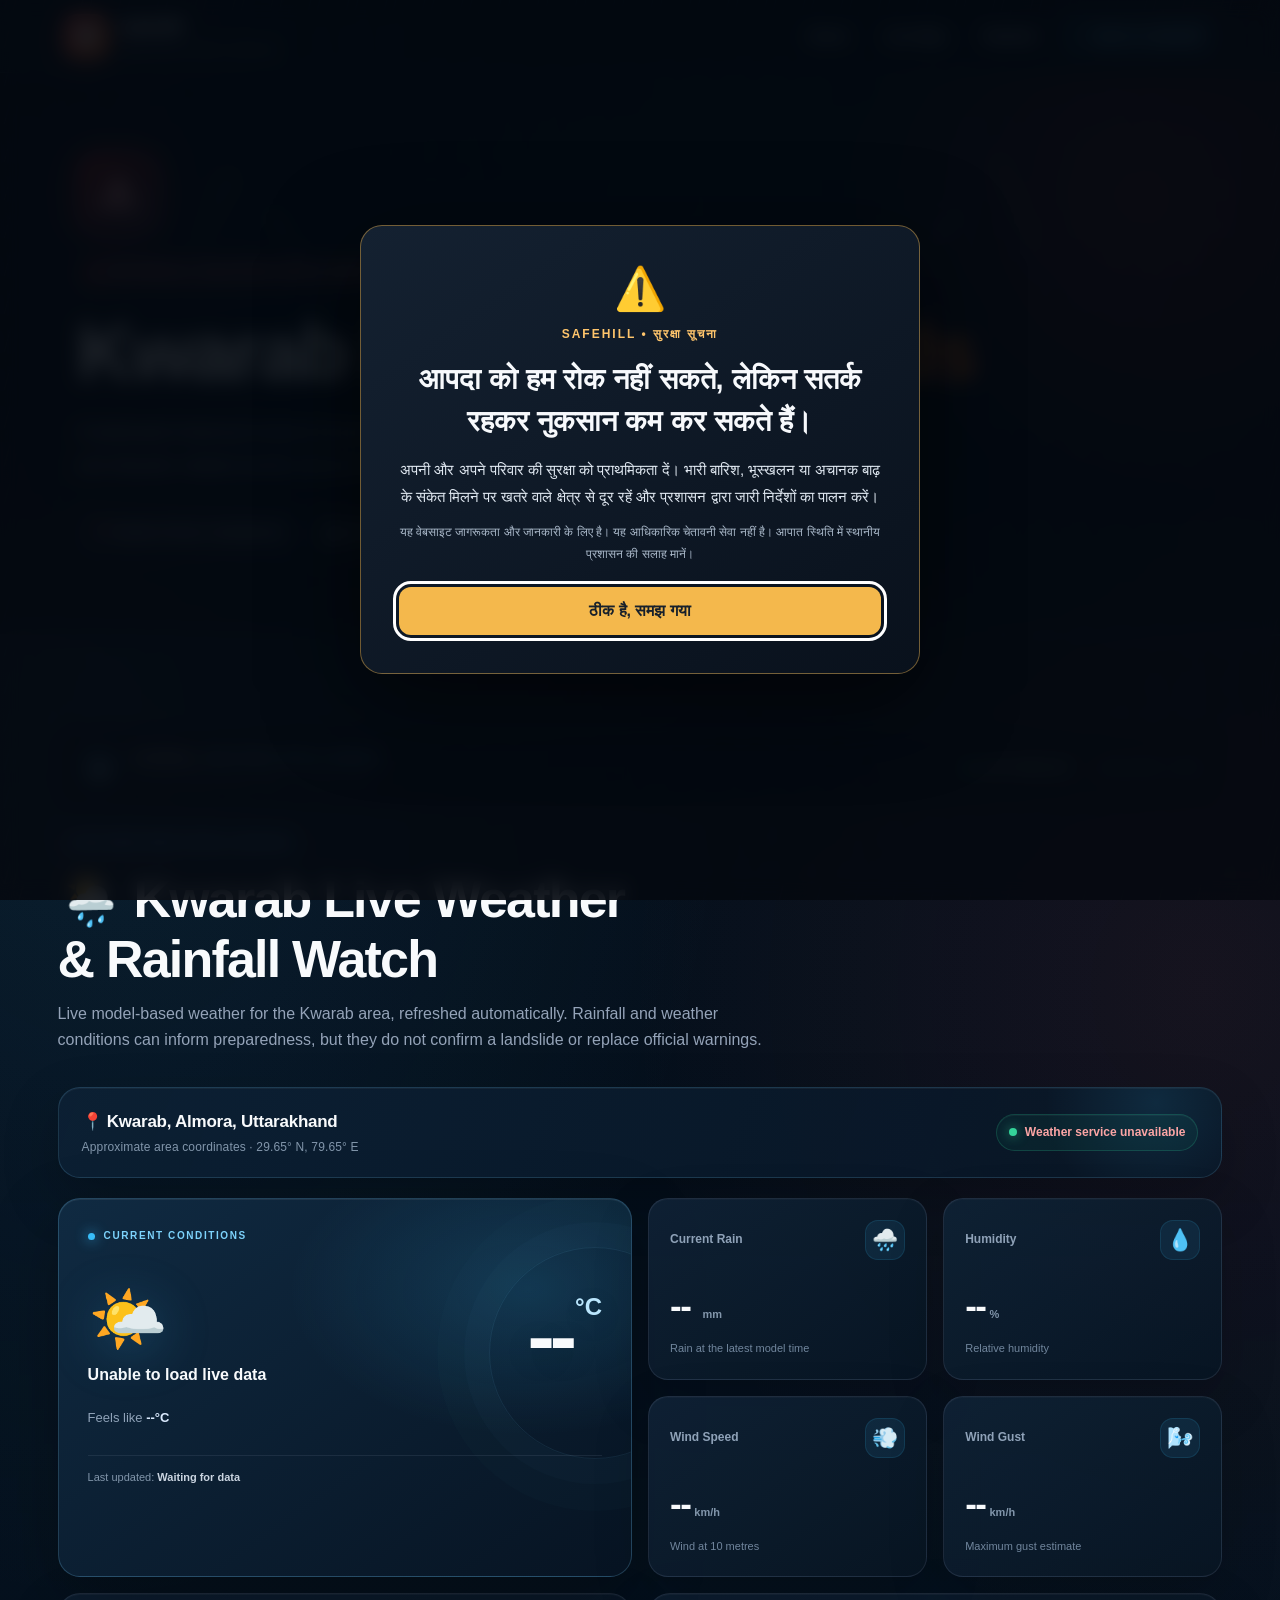
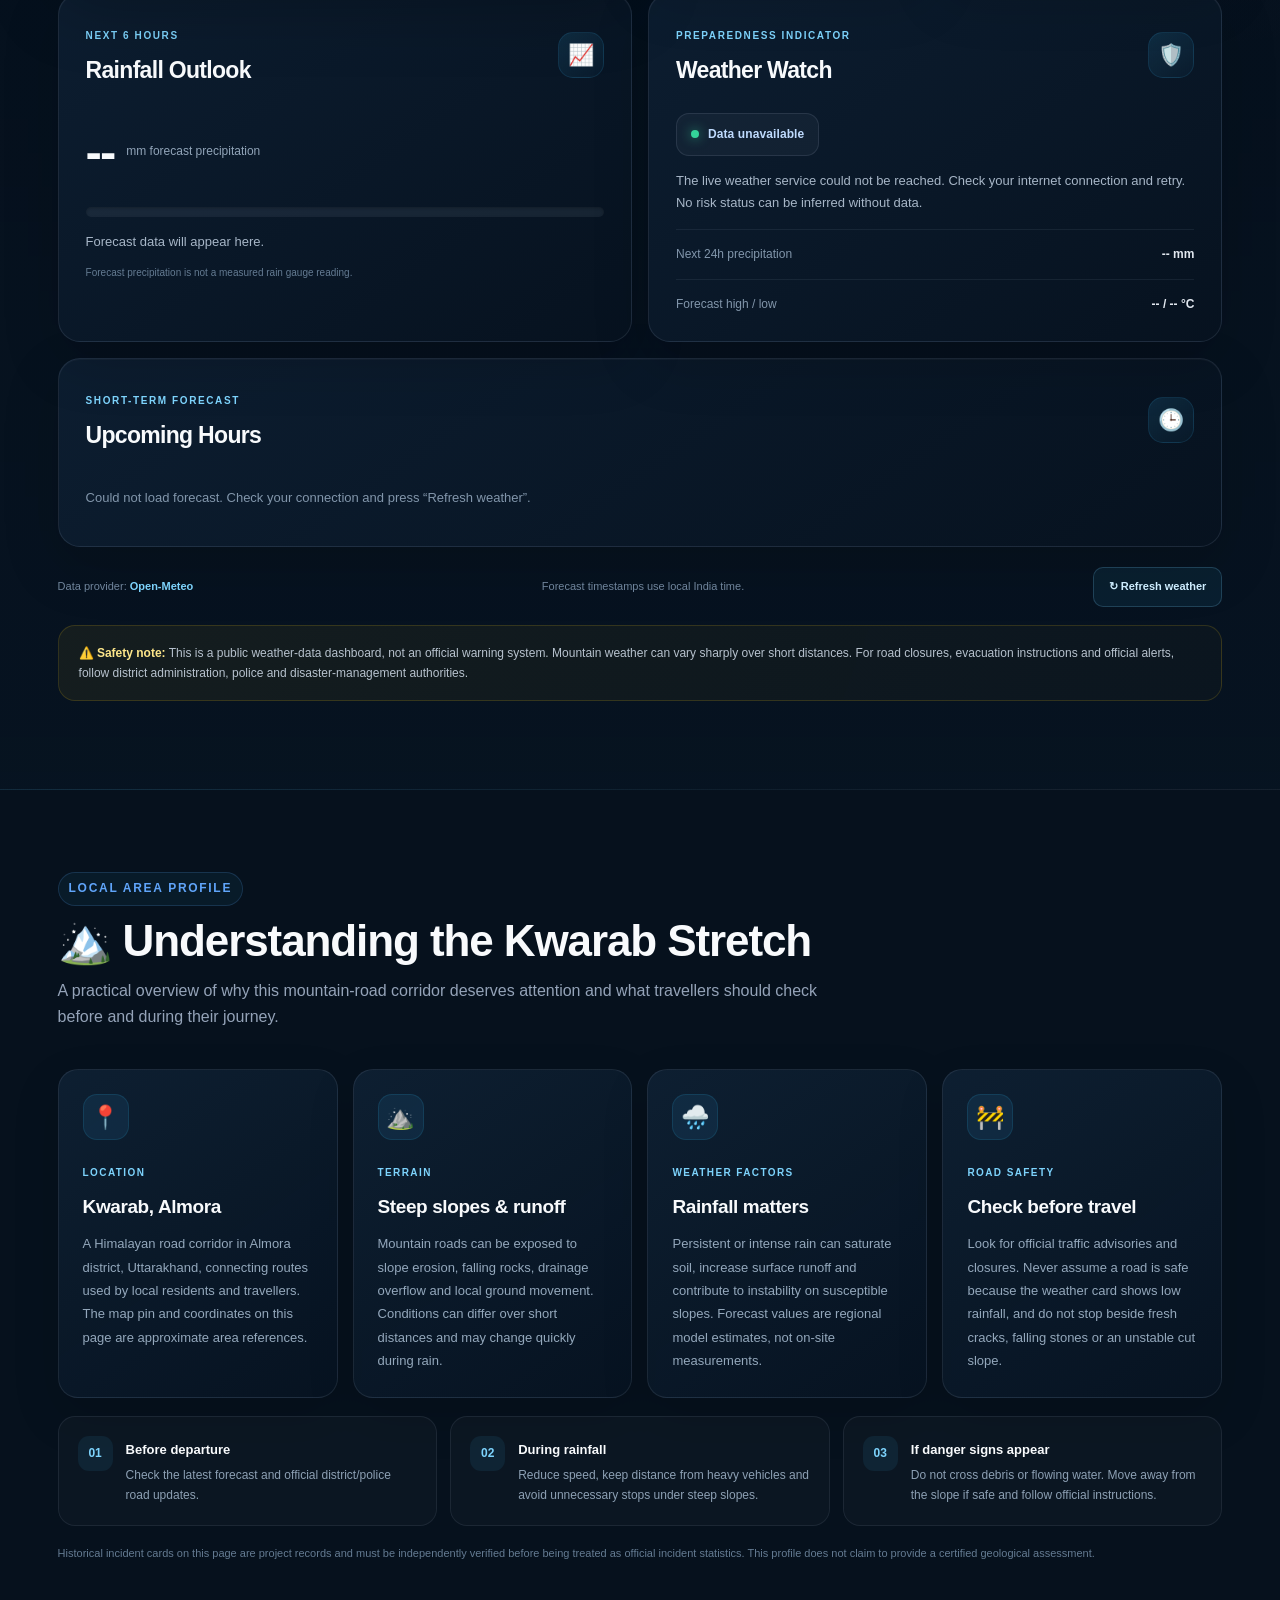
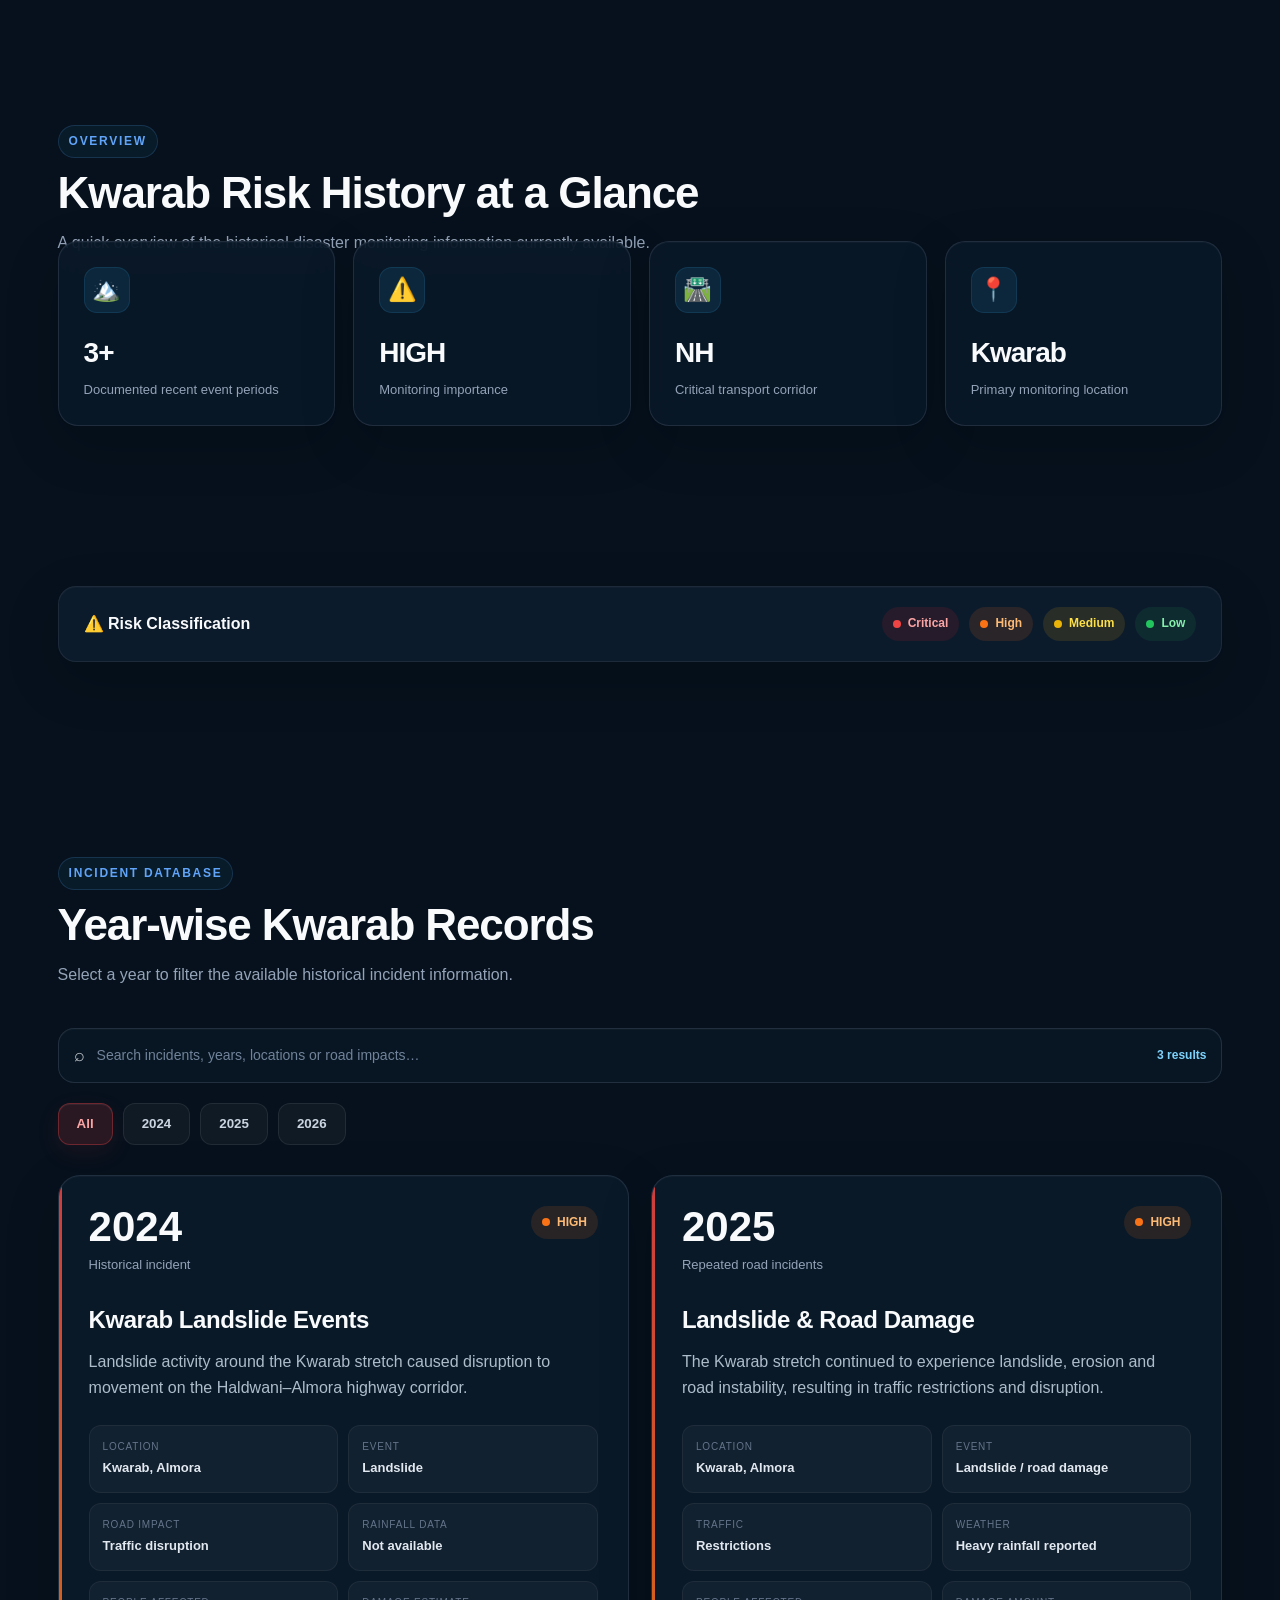
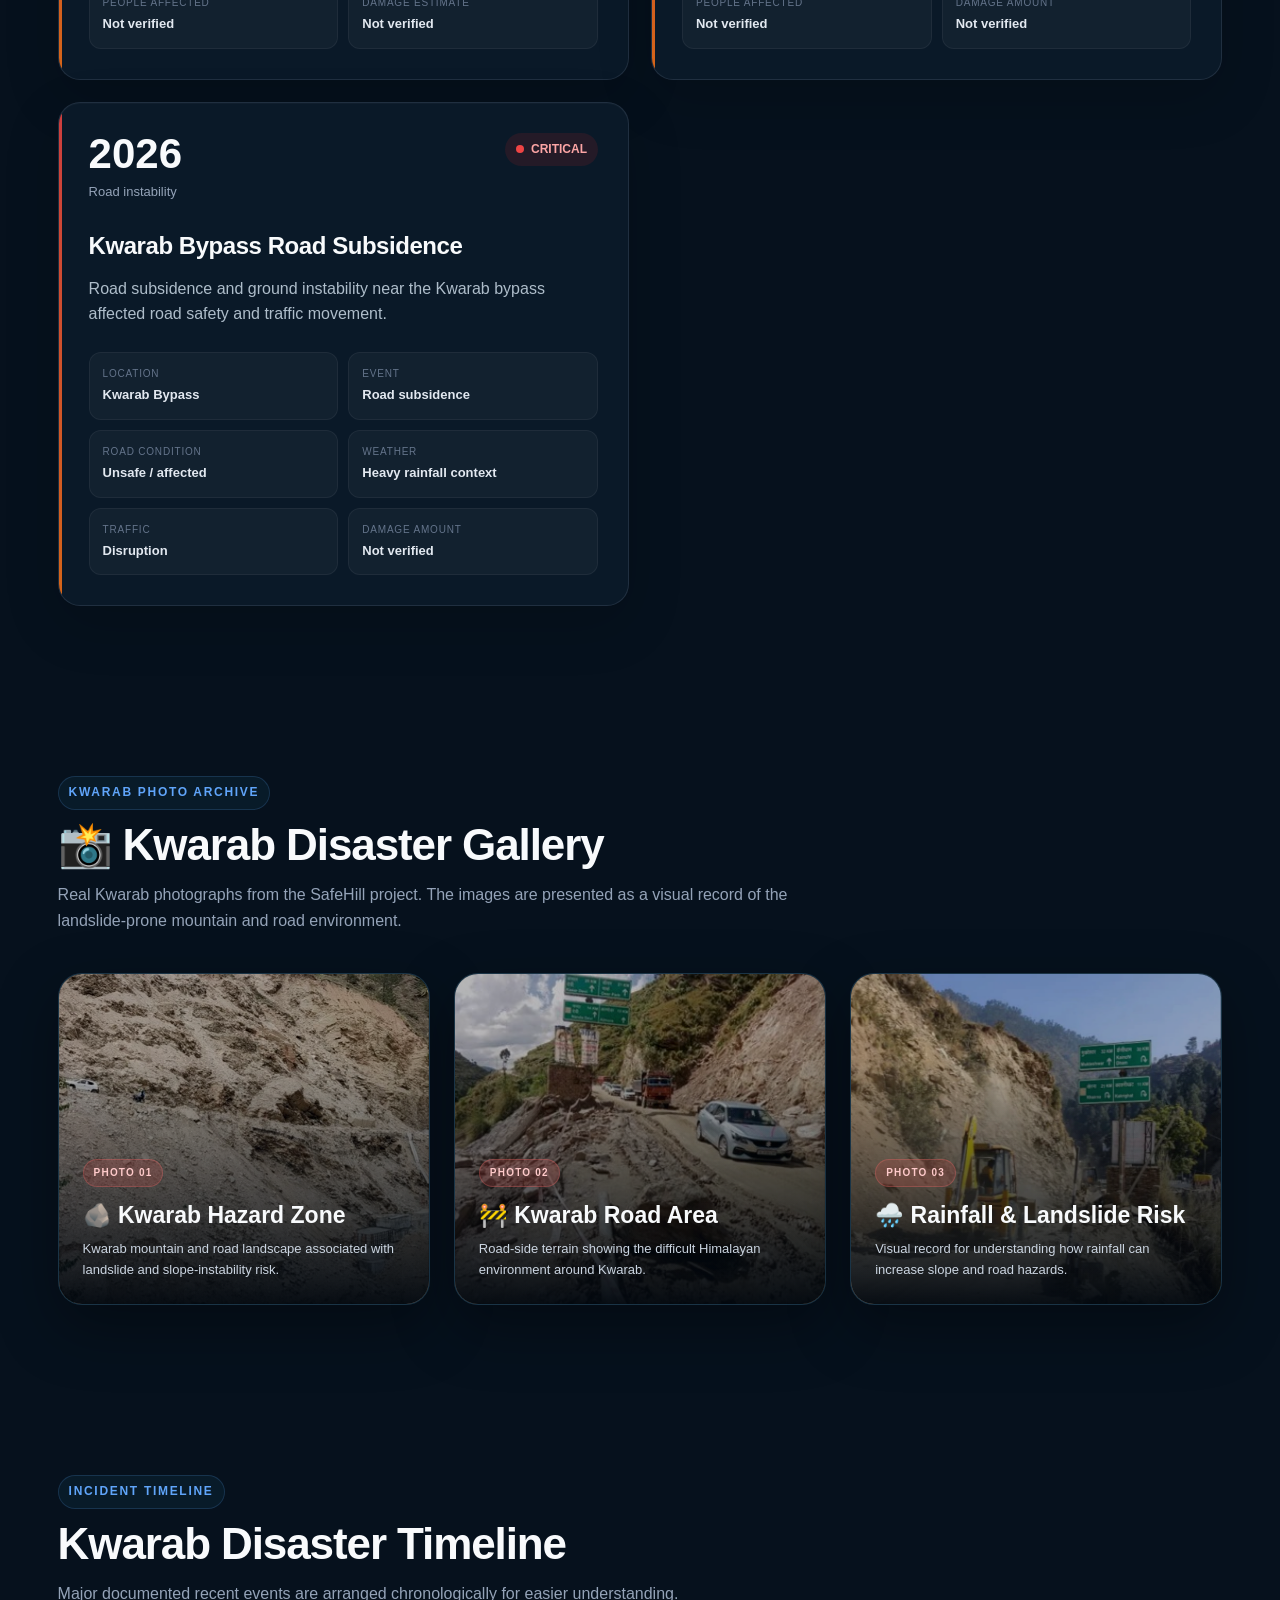
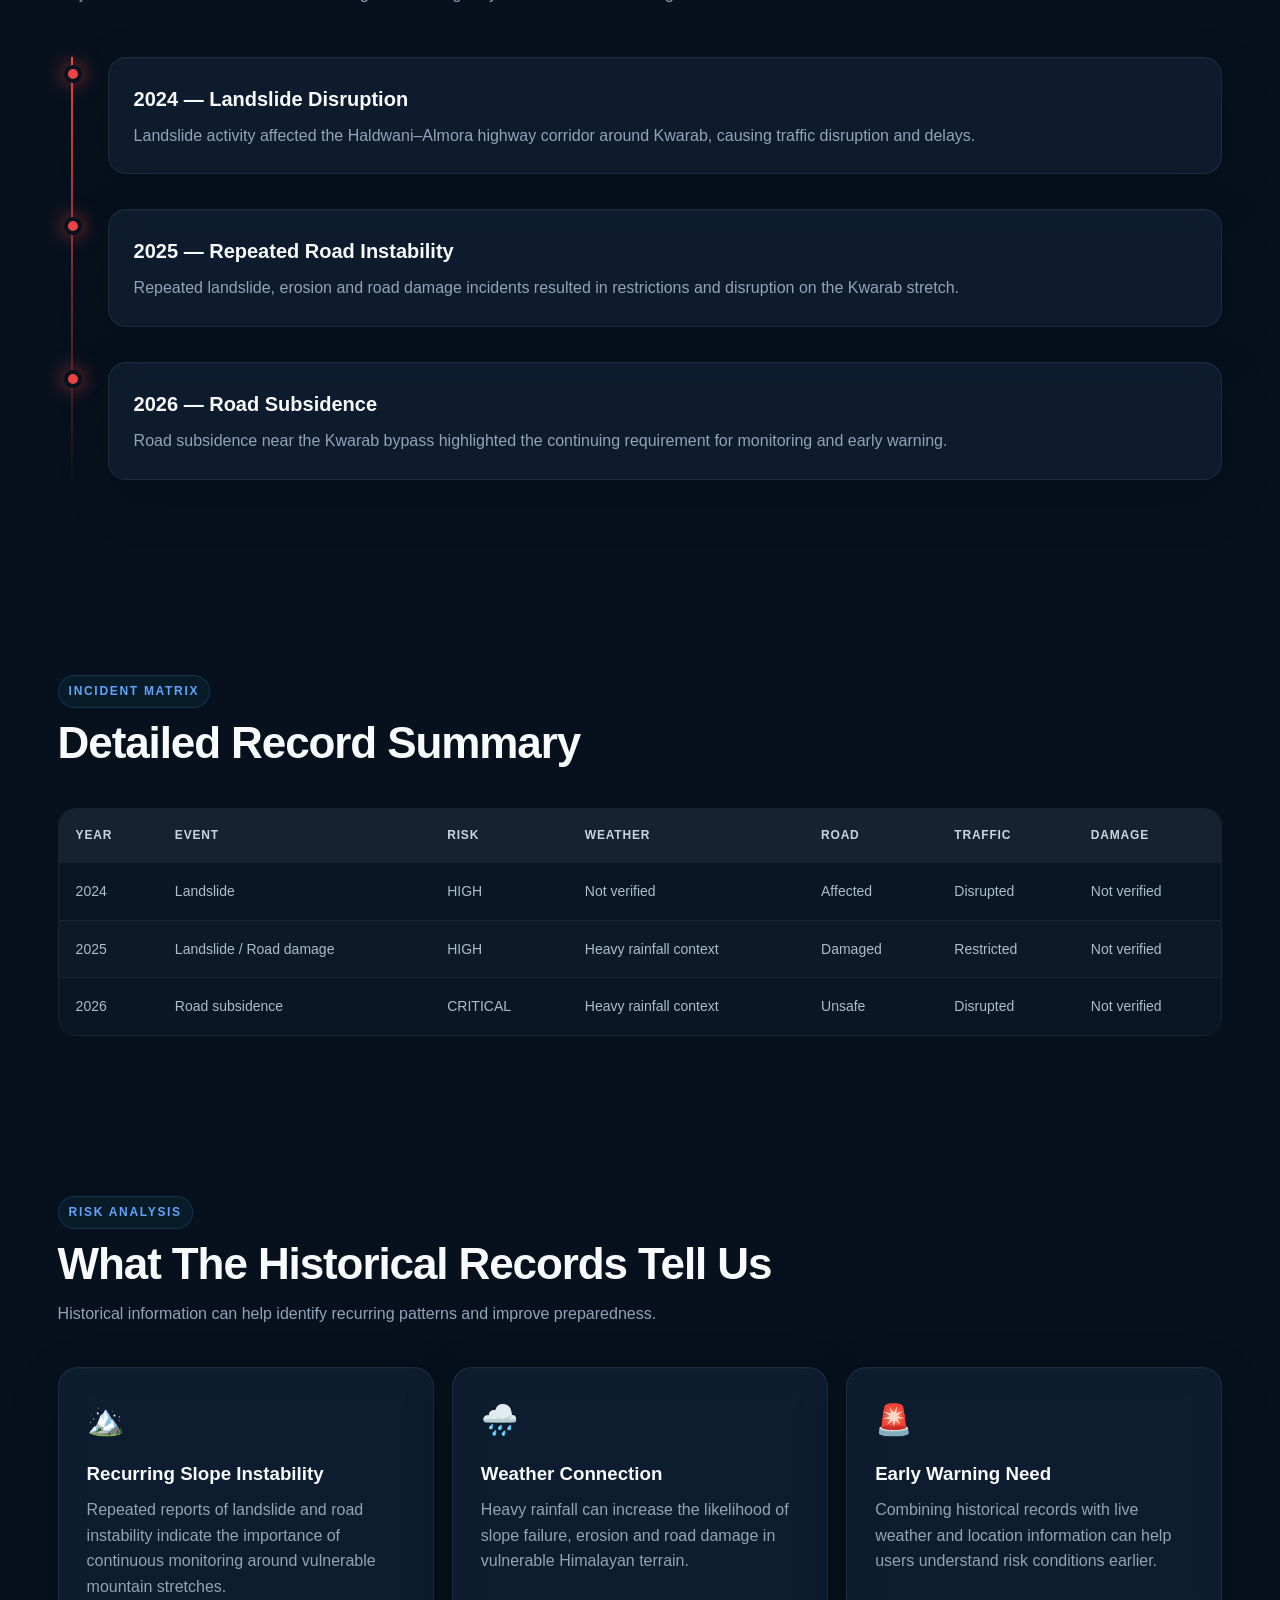
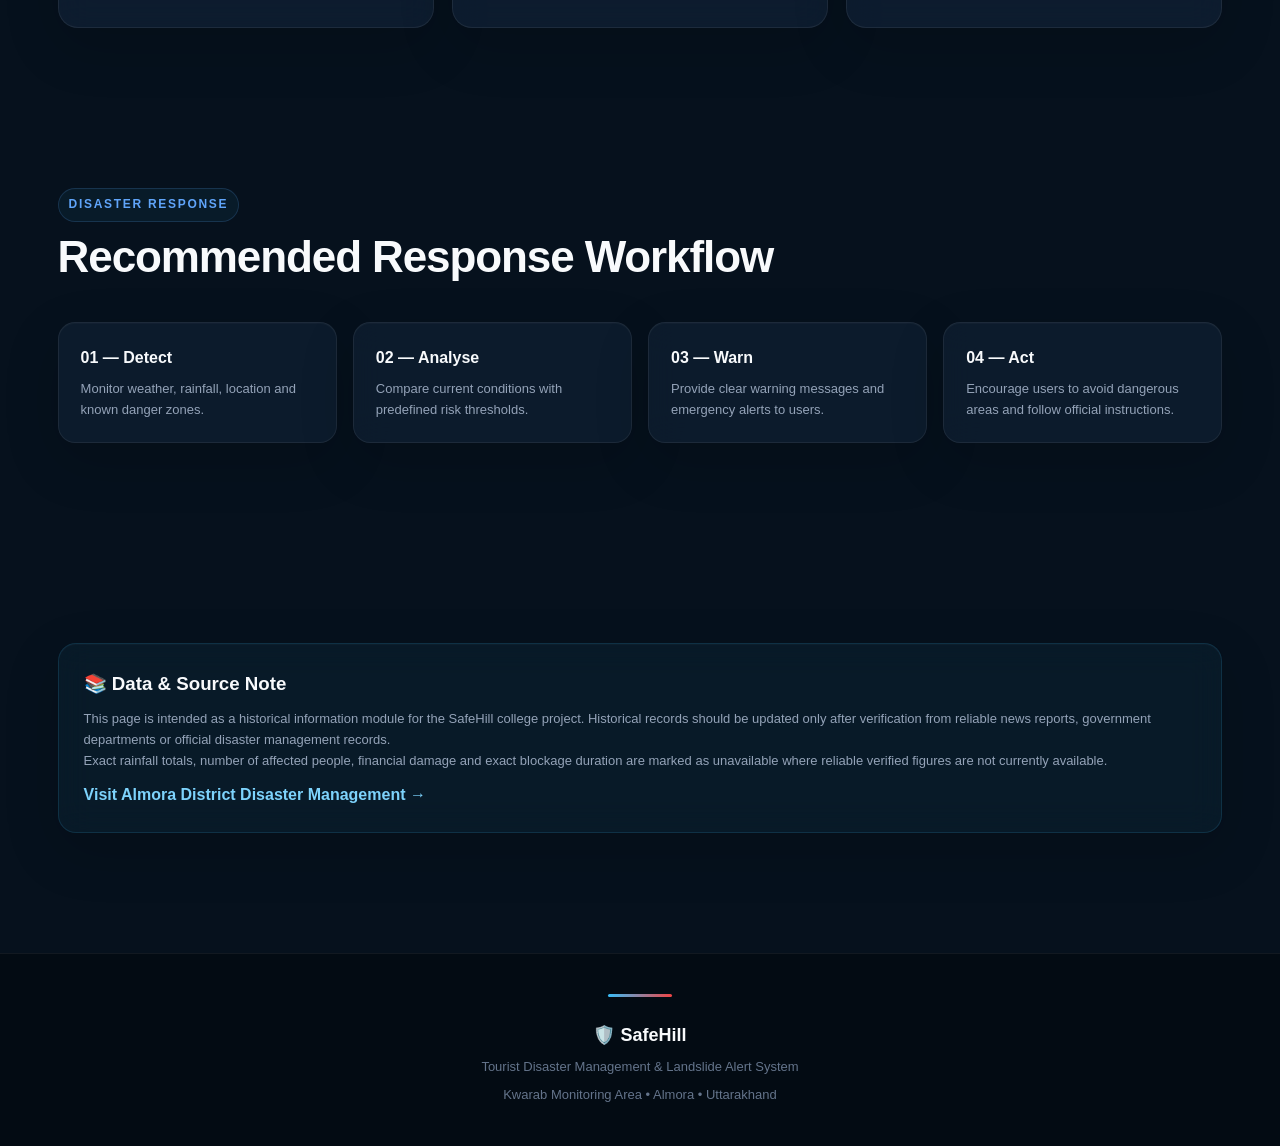
==== commit ed46863b: "Add files via upload" ====
--- a/kwarab-records.html
+++ b/kwarab-records.html
@@ -10,10 +10,10 @@
 
     <meta
         name="description"
-        content="SafeHill Kwarab Historical Disaster Records and Risk Intelligence Dashboard"
+        content="SafeHill Kwarab live weather, rainfall outlook, local hazard context and historical disaster records for Almora, Uttarakhand."
     >
 
-    <title>SafeHill | Kwarab Disaster Records</title>
+    <title>SafeHill | Kwarab Weather Intelligence & Disaster Records</title>
 
     <style>
 
@@ -1611,7 +1611,496 @@
             }
         }
 
-    </style>
+    
+
+/* =========================================================
+   SAFEHILL PREMIUM UI UPGRADE
+   Refined glass surfaces, clearer hierarchy, responsive polish
+========================================================= */
+:root {
+    --sh-bg: #06111d;
+    --sh-panel: rgba(12, 29, 47, .82);
+    --sh-border: rgba(148, 163, 184, .16);
+    --sh-blue: #38bdf8;
+    --sh-red: #fb5252;
+    --sh-muted: #a8b7c8;
+}
+body {
+    background-color: var(--sh-bg);
+    background-attachment: fixed;
+    -webkit-font-smoothing: antialiased;
+    text-rendering: optimizeLegibility;
+}
+::selection { background: rgba(56,189,248,.28); color: #fff; }
+::-webkit-scrollbar { width: 10px; }
+::-webkit-scrollbar-track { background: #06111d; }
+::-webkit-scrollbar-thumb {
+    background: linear-gradient(#ef4444, #f97316);
+    border: 2px solid #06111d;
+    border-radius: 20px;
+}
+a, button { -webkit-tap-highlight-color: transparent; }
+a:focus-visible, button:focus-visible, input:focus-visible {
+    outline: 2px solid #7dd3fc;
+    outline-offset: 4px;
+}
+.header {
+    padding-top: 13px;
+    padding-bottom: 13px;
+    background: rgba(3, 10, 19, .82);
+    border-bottom-color: rgba(125,211,252,.13);
+    box-shadow: 0 12px 35px rgba(0,0,0,.12);
+}
+.brand-logo {
+    border: 1px solid rgba(255,255,255,.22);
+    box-shadow: 0 8px 28px rgba(239,68,68,.22), inset 0 1px rgba(255,255,255,.25);
+}
+.brand-text strong { letter-spacing: -.4px; }
+.nav a { font-weight: 650; }
+.nav a:hover { transform: translateY(-1px); }
+.nav .back {
+    box-shadow: inset 0 1px rgba(255,255,255,.06);
+}
+.hero {
+    min-height: 540px;
+    isolation: isolate;
+    border-bottom: 1px solid rgba(125,211,252,.10);
+}
+.hero::after {
+    content: "";
+    position: absolute;
+    inset: auto 0 0;
+    height: 130px;
+    background: linear-gradient(transparent, #06111d);
+    pointer-events: none;
+    z-index: 1;
+}
+.hero-content { max-width: 1000px; }
+.hero h1 { text-wrap: balance; }
+.hero p { max-width: 720px; }
+.location-pill {
+    backdrop-filter: blur(12px);
+    box-shadow: inset 0 1px rgba(255,255,255,.035);
+}
+.container { width: min(1280px, 91%); }
+section { scroll-margin-top: 90px; }
+.section-heading { max-width: 850px; }
+.section-label {
+    padding: 6px 10px;
+    border: 1px solid rgba(96,165,250,.18);
+    border-radius: 999px;
+    background: rgba(56,189,248,.055);
+}
+.section-heading h2 { letter-spacing: -1.1px; text-wrap: balance; }
+.stat, .record-card, .timeline-content, .analysis-card, .response-card,
+.risk-panel, .source-box {
+    backdrop-filter: blur(16px);
+    box-shadow: 0 18px 55px rgba(0,0,0,.16), inset 0 1px rgba(255,255,255,.025);
+}
+.stat { border-color: var(--sh-border); }
+.stat-icon { border: 1px solid rgba(56,189,248,.12); }
+.stat-number { letter-spacing: -1px; }
+.record-card { border-color: var(--sh-border); }
+.record-card::before { width: 3px; opacity: .85; }
+.record-title { letter-spacing: -.45px; text-wrap: balance; }
+.detail { transition: border-color .25s, background .25s; }
+.detail:hover {
+    border-color: rgba(125,211,252,.20);
+    background: rgba(56,189,248,.045);
+}
+.year-btn { min-height: 42px; }
+.year-btn.active {
+    box-shadow: 0 8px 24px rgba(239,68,68,.09), inset 0 1px rgba(255,255,255,.06);
+}
+.gallery-card { isolation: isolate; }
+.gallery-card img { will-change: transform; }
+.gallery-info h3 { text-wrap: balance; }
+table th { position: sticky; top: 0; z-index: 1; }
+tbody tr:nth-child(even) td { background: rgba(255,255,255,.012); }
+footer { position: relative; }
+footer::before {
+    content: "";
+    display: block;
+    width: 64px;
+    height: 3px;
+    margin: 0 auto 24px;
+    border-radius: 99px;
+    background: linear-gradient(90deg, #38bdf8, #ef4444);
+}
+.premium-search-wrap {
+    display: flex;
+    align-items: center;
+    gap: 12px;
+    margin: 0 0 20px;
+    padding: 12px 15px;
+    border: 1px solid rgba(148,163,184,.18);
+    border-radius: 16px;
+    background: rgba(10,25,40,.72);
+    box-shadow: inset 0 1px rgba(255,255,255,.025);
+}
+.premium-search-wrap .search-icon { font-size: 18px; opacity: .8; }
+#recordSearch {
+    width: 100%;
+    border: 0;
+    outline: 0;
+    color: #f8fafc;
+    background: transparent;
+    font: inherit;
+    font-size: 14px;
+}
+#recordSearch::placeholder { color: #71839a; }
+#searchResultCount {
+    white-space: nowrap;
+    color: #7dd3fc;
+    font-size: 12px;
+    font-weight: 800;
+}
+#scrollProgress {
+    position: fixed;
+    z-index: 2000;
+    top: 0;
+    left: 0;
+    width: 0;
+    height: 3px;
+    background: linear-gradient(90deg, #38bdf8, #fb5252, #f97316);
+    box-shadow: 0 0 14px rgba(56,189,248,.3);
+}
+#backToTop {
+    position: fixed;
+    z-index: 1500;
+    right: 22px;
+    bottom: 22px;
+    width: 46px;
+    height: 46px;
+    display: grid;
+    place-items: center;
+    border: 1px solid rgba(125,211,252,.22);
+    border-radius: 15px;
+    color: #e0f2fe;
+    background: rgba(7,20,33,.88);
+    box-shadow: 0 12px 32px rgba(0,0,0,.28);
+    cursor: pointer;
+    opacity: 0;
+    visibility: hidden;
+    transform: translateY(8px);
+    transition: .25s ease;
+    backdrop-filter: blur(14px);
+}
+#backToTop.visible {
+    opacity: 1;
+    visibility: visible;
+    transform: translateY(0);
+}
+#backToTop:hover {
+    border-color: rgba(125,211,252,.5);
+    transform: translateY(-3px);
+}
+.no-records {
+    grid-column: 1 / -1;
+    padding: 28px;
+    text-align: center;
+    color: #94a3b8;
+    border: 1px dashed rgba(148,163,184,.22);
+    border-radius: 18px;
+    background: rgba(15,31,50,.45);
+}
+@media (max-width: 750px) {
+    .header { gap: 12px; }
+    .brand { gap: 9px; }
+    .brand-logo { width: 40px; height: 40px; }
+    .brand-text strong { font-size: 16px; }
+    .brand-text span { font-size: 9px; letter-spacing: .8px; }
+    .nav { gap: 4px; }
+    .nav .back { padding: 8px 10px; font-size: 12px; }
+    .hero { min-height: 450px; }
+    .stats { gap: 12px; }
+    .stat, .record-card, .analysis-card { padding: 22px; }
+    .premium-search-wrap { padding: 11px 12px; }
+    #searchResultCount { font-size: 10px; }
+    #backToTop { right: 14px; bottom: 14px; }
+}
+@media (max-width: 420px) {
+    .brand-text span { display: none; }
+    .nav .back { max-width: 145px; text-align: center; }
+    .hero h1 { font-size: clamp(36px, 11vw, 48px); }
+}
+@media (prefers-reduced-motion: reduce) {
+    *, *::before, *::after {
+        scroll-behavior: auto !important;
+        animation-duration: .01ms !important;
+        animation-iteration-count: 1 !important;
+        transition-duration: .01ms !important;
+    }
+}
+
+
+/* =========================================================
+   LIVE WEATHER DASHBOARD — PREMIUM FIELD INTELLIGENCE UI
+========================================================= */
+.live-weather-section { position:relative; padding:82px 0; background:linear-gradient(180deg,rgba(7,20,34,.55),rgba(5,15,26,.2)); border-top:1px solid rgba(125,211,252,.08); border-bottom:1px solid rgba(125,211,252,.08); }
+.weather-topline { display:flex; justify-content:space-between; align-items:center; gap:18px; margin:0 0 20px; padding:18px 21px; border:1px solid rgba(125,211,252,.16); border-radius:18px; background:rgba(10,25,40,.72); }
+.weather-place { font-weight:850; font-size:16px; }
+.weather-coords { color:#8296ab; font-size:12px; margin-top:3px; }
+.weather-status { display:inline-flex; align-items:center; gap:8px; color:#a7f3d0; font-size:12px; font-weight:800; padding:8px 12px; border-radius:99px; border:1px solid rgba(52,211,153,.2); background:rgba(16,185,129,.07); }
+.live-dot,.risk-badge-dot { width:8px;height:8px;display:inline-block;border-radius:50%;background:#34d399;box-shadow:0 0 12px rgba(52,211,153,.7); }
+.weather-main-grid { display:grid;grid-template-columns:repeat(4,minmax(0,1fr));gap:15px; }
+.weather-hero-card,.weather-metric-card,.weather-panel { border:1px solid rgba(148,163,184,.15);border-radius:22px;background:linear-gradient(145deg,rgba(15,34,54,.92),rgba(7,20,34,.92));box-shadow:0 20px 55px rgba(0,0,0,.17),inset 0 1px rgba(255,255,255,.025); }
+.weather-hero-card { grid-column:span 2;grid-row:span 2;padding:27px;min-height:230px; }
+.weather-card-label,.panel-kicker { color:#7dd3fc;font-size:10px;font-weight:900;letter-spacing:1.6px; }
+.weather-current-row { display:flex;align-items:center;justify-content:space-between;gap:12px;margin-top:19px; }
+.weather-big-icon { font-size:52px;line-height:1.1;filter:drop-shadow(0 8px 18px rgba(56,189,248,.12)); }
+.weather-description { margin-top:8px;font-weight:750;font-size:15px; }
+.weather-temperature { font-size:clamp(48px,6vw,70px);font-weight:900;letter-spacing:-4px;line-height:1; }
+.weather-temperature sup { font-size:23px;letter-spacing:0;vertical-align:top;margin-left:3px;color:#7dd3fc; }
+.weather-feels { margin-top:13px;color:#8fa2b8;font-size:13px; }
+.weather-feels strong { color:#dbeafe; }
+.weather-updated { margin-top:22px;padding-top:13px;border-top:1px solid rgba(148,163,184,.12);font-size:11px;color:#8296ab; }
+.weather-updated strong { color:#cbd5e1;font-weight:700; }
+.weather-metric-card { padding:20px;min-height:105px;display:grid;grid-template-columns:auto 1fr;align-content:center;column-gap:11px; }
+.metric-icon { grid-row:span 2;font-size:24px;align-self:center; }
+.metric-label { color:#8fa2b8;font-size:12px;font-weight:700; }
+.weather-metric-card strong { margin-top:4px;font-size:26px;letter-spacing:-.8px; }
+.weather-metric-card strong small { font-size:11px;color:#8296ab;letter-spacing:0;margin-left:4px; }
+.weather-metric-card p { grid-column:1/-1;color:#71869d;font-size:11px;margin-top:12px; }
+.rainfall-grid { display:grid;grid-template-columns:1fr 1fr;gap:16px;margin-top:16px; }
+.weather-panel { padding:24px; }
+.weather-panel-heading { display:flex;align-items:center;justify-content:space-between;gap:12px;margin-bottom:20px; }
+.weather-panel-heading h3 { font-size:21px;letter-spacing:-.5px;margin-top:5px; }
+.panel-weather-icon { width:42px;height:42px;display:grid;place-items:center;border-radius:14px;background:rgba(56,189,248,.08);border:1px solid rgba(56,189,248,.12);font-size:21px; }
+.rain-total { display:flex;align-items:baseline;gap:10px; }
+.rain-total strong { font-size:40px;letter-spacing:-1.5px; }
+.rain-total span { color:#91a4b8;font-size:12px; }
+.rain-track { height:8px;border-radius:99px;background:rgba(148,163,184,.13);margin-top:16px;overflow:hidden; }
+.rain-track span { display:block;width:0;height:100%;border-radius:99px;background:linear-gradient(90deg,#38bdf8,#facc15,#fb5252);transition:width .5s ease; }
+.weather-note { margin-top:14px;color:#a7b6c7;font-size:13px;line-height:1.7; }
+.weather-disclaimer { margin-top:12px;color:#647b92;font-size:10px; }
+.weather-risk-badge { display:inline-flex;align-items:center;gap:9px;padding:10px 13px;border-radius:12px;font-weight:850;font-size:12px;border:1px solid rgba(148,163,184,.16);background:rgba(148,163,184,.06); }
+.weather-risk-badge.watch { color:#fde68a;border-color:rgba(250,204,21,.22);background:rgba(234,179,8,.08); }
+.weather-risk-badge.watch .risk-badge-dot { background:#facc15;box-shadow:0 0 12px rgba(250,204,21,.6); }
+.weather-risk-badge.caution { color:#fdba74;border-color:rgba(249,115,22,.25);background:rgba(249,115,22,.08); }
+.weather-risk-badge.caution .risk-badge-dot { background:#fb923c;box-shadow:0 0 12px rgba(249,115,22,.6); }
+.weather-risk-badge.high { color:#fca5a5;border-color:rgba(239,68,68,.28);background:rgba(239,68,68,.09); }
+.weather-risk-badge.high .risk-badge-dot { background:#f87171;box-shadow:0 0 12px rgba(239,68,68,.6); }
+.weather-risk-badge.neutral { color:#bfdbfe; }
+.weather-mini-stats { display:flex;justify-content:space-between;gap:12px;padding:13px 0 0;margin-top:13px;border-top:1px solid rgba(148,163,184,.1);font-size:12px;color:#8296ab; }
+.weather-mini-stats strong { color:#e2e8f0;text-align:right; }
+.hourly-panel { margin-top:16px; }
+.hourly-forecast { display:grid;grid-template-columns:repeat(6,minmax(0,1fr));gap:10px; }
+.hour-card { min-width:0;text-align:center;padding:15px 8px;border-radius:15px;background:rgba(255,255,255,.025);border:1px solid rgba(148,163,184,.10); }
+.hour-card time { color:#8296ab;font-size:11px; }
+.hour-card .hour-icon { font-size:22px;margin:11px 0 7px; }
+.hour-card strong { display:block;font-size:17px; }
+.hour-card .hour-rain { margin-top:8px;color:#7dd3fc;font-size:11px; }
+.hour-card .hour-wind { margin-top:5px;color:#8296ab;font-size:10px; }
+.hourly-loading { grid-column:1/-1;color:#8296ab;font-size:13px;padding:10px 0; }
+.weather-source-line { display:flex;align-items:center;justify-content:space-between;flex-wrap:wrap;gap:12px;margin-top:17px;color:#71869d;font-size:11px; }
+.weather-source-line a { color:#7dd3fc;text-decoration:none;font-weight:800; }
+.weather-refresh { cursor:pointer;color:#cfeeff;border:1px solid rgba(125,211,252,.2);border-radius:10px;background:rgba(56,189,248,.07);padding:9px 12px;font:inherit;font-weight:800; }
+.weather-refresh:hover { background:rgba(56,189,248,.14); }
+.weather-safety-note { margin-top:18px;padding:16px 18px;border-radius:15px;background:rgba(234,179,8,.055);border:1px solid rgba(250,204,21,.15);color:#b7c2ce;font-size:12px;line-height:1.7; }
+.weather-safety-note strong { color:#fde68a; }
+@media(max-width:900px) {
+ .weather-main-grid { grid-template-columns:repeat(2,minmax(0,1fr)); }
+ .weather-hero-card { grid-column:span 2;grid-row:auto; }
+ .hourly-forecast { grid-template-columns:repeat(3,minmax(0,1fr)); }
+}
+@media(max-width:600px) {
+ .live-weather-section { padding:60px 0; }
+ .weather-topline { align-items:flex-start;flex-direction:column; }
+ .weather-main-grid,.rainfall-grid { grid-template-columns:1fr; }
+ .weather-hero-card { grid-column:auto;padding:22px; }
+ .weather-metric-card { min-height:100px; }
+ .weather-panel { padding:19px; }
+ .hourly-forecast { grid-template-columns:repeat(2,minmax(0,1fr)); }
+ .weather-temperature { font-size:55px; }
+}
+
+
+/* Kwarab area profile */
+#kwarab-profile { padding:82px 0; }
+.kwarab-profile-grid { display:grid;grid-template-columns:repeat(4,minmax(0,1fr));gap:15px; }
+.kwarab-profile-card { padding:24px;border:1px solid rgba(148,163,184,.14);border-radius:20px;background:linear-gradient(145deg,rgba(15,34,54,.82),rgba(7,20,34,.78));box-shadow:0 18px 48px rgba(0,0,0,.13); }
+.profile-icon { width:46px;height:46px;display:grid;place-items:center;border-radius:14px;background:rgba(56,189,248,.09);border:1px solid rgba(56,189,248,.13);font-size:23px;margin-bottom:18px; }
+.profile-kicker { color:#7dd3fc;font-size:10px;font-weight:900;letter-spacing:1.4px; }
+.kwarab-profile-card h3 { margin-top:8px;font-size:19px;letter-spacing:-.4px; }
+.kwarab-profile-card p { margin-top:10px;color:#94a8bc;font-size:13px;line-height:1.8; }
+.travel-checklist { display:grid;grid-template-columns:repeat(3,minmax(0,1fr));gap:13px;margin-top:18px; }
+.travel-checklist>div { display:flex;gap:13px;padding:19px;border-radius:17px;border:1px solid rgba(148,163,184,.12);background:rgba(255,255,255,.025); }
+.checklist-number { flex:0 0 35px;width:35px;height:35px;display:grid;place-items:center;border-radius:11px;color:#7dd3fc;background:rgba(56,189,248,.08);font-size:12px;font-weight:900; }
+.travel-checklist strong { font-size:13px; }
+.travel-checklist p { color:#8da0b4;font-size:12px;line-height:1.65;margin-top:5px; }
+.profile-source-note { margin-top:18px;color:#647b92;font-size:11px;line-height:1.7; }
+@media(max-width:1000px) { .kwarab-profile-grid { grid-template-columns:repeat(2,minmax(0,1fr)); } }
+@media(max-width:650px) { #kwarab-profile { padding:60px 0; } .kwarab-profile-grid,.travel-checklist { grid-template-columns:1fr; } }
+
+
+/* =========================================================
+   SAFEHILL SIGNATURE WEATHER DASHBOARD — PREMIUM REDESIGN
+========================================================= */
+.live-weather-section {
+  padding: 94px 0 88px;
+  background:
+    radial-gradient(ellipse at 8% 4%, rgba(56,189,248,.09), transparent 38%),
+    radial-gradient(ellipse at 94% 20%, rgba(239,68,68,.07), transparent 34%),
+    linear-gradient(180deg, rgba(5,15,27,.96), rgba(7,20,34,.76));
+}
+.live-weather-section .section-heading { margin-bottom: 34px; }
+.live-weather-section .section-heading h2 {
+  font-size: clamp(32px, 4.4vw, 52px);
+  letter-spacing: -1.8px;
+}
+.live-weather-section .section-heading p { max-width: 720px; }
+.weather-topline {
+  position: relative;
+  overflow: hidden;
+  padding: 20px 23px;
+  border-radius: 22px;
+  border: 1px solid rgba(125,211,252,.17);
+  background: linear-gradient(110deg, rgba(12,32,52,.96), rgba(8,22,38,.86));
+  box-shadow: 0 22px 55px rgba(0,0,0,.22), inset 0 1px rgba(255,255,255,.045);
+}
+.weather-topline::after {
+  content:"";
+  position:absolute; right:-50px; top:-100px;
+  width:230px; height:230px; border-radius:50%;
+  background:radial-gradient(circle,rgba(56,189,248,.12),transparent 68%);
+  pointer-events:none;
+}
+.weather-place { font-size:17px; letter-spacing:-.25px; }
+.weather-coords { letter-spacing:.15px; }
+.weather-status { position:relative; z-index:1; box-shadow:inset 0 1px rgba(255,255,255,.04); }
+.weather-main-grid {
+  grid-template-columns: repeat(4,minmax(0,1fr));
+  gap:16px;
+  align-items:stretch;
+}
+.weather-hero-card {
+  position:relative;
+  isolation:isolate;
+  overflow:hidden;
+  min-height:290px;
+  padding:29px;
+  border-color:rgba(125,211,252,.22);
+  background:
+    radial-gradient(ellipse at 82% 24%,rgba(56,189,248,.16),transparent 36%),
+    linear-gradient(145deg,rgba(16,43,67,.98),rgba(7,20,35,.98));
+  box-shadow:0 26px 70px rgba(0,0,0,.27),inset 0 1px rgba(255,255,255,.07);
+}
+.weather-hero-card::before {
+  content:"";
+  position:absolute;
+  z-index:-1;
+  width:210px;height:210px;right:-70px;top:48px;border-radius:50%;
+  border:1px solid rgba(125,211,252,.09);
+  box-shadow:0 0 0 25px rgba(125,211,252,.018),0 0 0 52px rgba(125,211,252,.012);
+}
+.weather-card-label { display:flex;align-items:center;gap:9px; }
+.weather-card-label::before { content:"";width:7px;height:7px;border-radius:50%;background:#38bdf8;box-shadow:0 0 13px #38bdf8; }
+.weather-current-row { min-height:135px; margin-top:24px; }
+.weather-big-icon { font-size:64px;filter:drop-shadow(0 8px 25px rgba(56,189,248,.25)); }
+.weather-description { font-size:16px; }
+.weather-temperature { font-size:clamp(58px,6.4vw,82px);letter-spacing:-5px;text-shadow:0 8px 30px rgba(0,0,0,.18); }
+.weather-temperature sup { color:#bae6fd;font-size:24px; }
+.weather-feels { margin-top:5px; }
+.weather-updated { margin-top:26px; }
+.weather-metric-card {
+  position:relative;
+  overflow:hidden;
+  min-height:136px;
+  padding:21px;
+  grid-template-columns:1fr auto;
+  align-content:start;
+  column-gap:8px;
+  border-radius:20px;
+  background:linear-gradient(145deg,rgba(15,34,54,.93),rgba(8,21,35,.93));
+  transition:transform .25s ease,border-color .25s ease,box-shadow .25s ease;
+}
+.weather-metric-card:hover { transform:translateY(-4px);border-color:rgba(125,211,252,.28);box-shadow:0 22px 50px rgba(0,0,0,.2); }
+.weather-metric-card .metric-icon {
+  grid-row:auto;grid-column:2;grid-row:1;
+  width:40px;height:40px;display:grid;place-items:center;
+  border-radius:13px;background:rgba(56,189,248,.09);
+  border:1px solid rgba(56,189,248,.13);font-size:21px;
+}
+.weather-metric-card .metric-label { grid-column:1;grid-row:1;align-self:center;font-size:12px; }
+.weather-metric-card strong { grid-column:1/-1;grid-row:2;font-size:35px;margin-top:18px;letter-spacing:-1.5px; }
+.weather-metric-card p { grid-column:1/-1;margin-top:6px;font-size:11px; }
+.rainfall-grid { gap:16px;margin-top:16px; }
+.weather-panel {
+  padding:27px;
+  border-radius:22px;
+  background:linear-gradient(145deg,rgba(13,31,50,.94),rgba(7,19,32,.94));
+  box-shadow:0 20px 55px rgba(0,0,0,.17),inset 0 1px rgba(255,255,255,.035);
+}
+.weather-panel-heading { margin-bottom:24px; }
+.weather-panel-heading h3 { font-size:23px;letter-spacing:-.7px; }
+.panel-weather-icon { width:46px;height:46px;border-radius:15px;background:linear-gradient(145deg,rgba(56,189,248,.13),rgba(56,189,248,.035)); }
+.rain-total { align-items:center;gap:12px; }
+.rain-total strong { font-size:49px;letter-spacing:-2px; }
+.rain-total span { max-width:145px;line-height:1.45; }
+.rain-track { height:10px;background:rgba(148,163,184,.11);box-shadow:inset 0 1px 3px rgba(0,0,0,.22); }
+.rain-track span { box-shadow:0 0 16px rgba(56,189,248,.22); }
+.weather-risk-badge { padding:11px 14px;border-radius:13px;letter-spacing:.1px; }
+.weather-mini-stats { padding-top:15px;margin-top:15px; }
+.hourly-panel { margin-top:16px; }
+.hourly-forecast { gap:12px; }
+.hour-card {
+  padding:18px 10px;
+  border-radius:17px;
+  background:linear-gradient(180deg,rgba(255,255,255,.035),rgba(255,255,255,.012));
+  border-color:rgba(148,163,184,.13);
+  transition:transform .2s ease,border-color .2s ease;
+}
+.hour-card:hover { transform:translateY(-3px);border-color:rgba(125,211,252,.25); }
+.hour-card time { font-weight:750; }
+.hour-card .hour-icon { font-size:26px;margin:14px 0 10px; }
+.hour-card strong { font-size:22px;letter-spacing:-.5px; }
+.hour-card .hour-rain { margin-top:11px;font-weight:750; }
+.weather-source-line { margin-top:20px; }
+.weather-refresh { min-height:40px;padding:10px 15px;transition:.2s ease; }
+.weather-refresh:hover { transform:translateY(-1px); }
+.weather-safety-note { padding:17px 20px;border-radius:17px;background:linear-gradient(110deg,rgba(234,179,8,.065),rgba(234,179,8,.025)); }
+@media(max-width:1000px) {
+  .weather-main-grid { grid-template-columns:repeat(2,minmax(0,1fr)); }
+  .weather-hero-card { grid-column:span 2;grid-row:auto; }
+}
+@media(max-width:600px) {
+  .live-weather-section { padding:64px 0; }
+  .weather-hero-card { min-height:260px;padding:22px; }
+  .weather-current-row { min-height:120px; }
+  .weather-big-icon { font-size:51px; }
+  .weather-temperature { font-size:59px; }
+  .weather-metric-card { min-height:125px;padding:17px; }
+  .weather-metric-card strong { font-size:31px; }
+  .weather-panel { padding:21px; }
+}
+
+
+.weather-dashboard-ribbon {
+  display:flex;align-items:center;justify-content:space-between;gap:18px;
+  margin-bottom:20px;padding:16px 20px;border-radius:19px;
+  background:rgba(3,12,22,.62);border:1px solid rgba(148,163,184,.12);
+}
+.ribbon-brand { display:flex;align-items:center;gap:12px; }
+.ribbon-brand-icon {
+  display:grid;place-items:center;width:43px;height:43px;border-radius:14px;
+  font-size:24px;color:#bae6fd;background:linear-gradient(145deg,rgba(56,189,248,.18),rgba(56,189,248,.04));
+  border:1px solid rgba(125,211,252,.22);
+}
+.ribbon-brand strong { display:block;font-size:12px;letter-spacing:1.2px; }
+.ribbon-brand strong span { color:#7dd3fc; }
+.ribbon-brand small { display:block;margin-top:4px;color:#70869d;font-size:9px;letter-spacing:1.1px; }
+.ribbon-meta { display:flex;align-items:center;gap:13px; }
+.ribbon-live { display:inline-flex;align-items:center;gap:7px;color:#a7f3d0;font-size:10px;font-weight:900;letter-spacing:1px; }
+.ribbon-live i { width:7px;height:7px;border-radius:50%;background:#34d399;box-shadow:0 0 12px rgba(52,211,153,.8); }
+.ribbon-separator { width:1px;height:23px;background:rgba(148,163,184,.16); }
+.ribbon-refresh-label { color:#70869d;font-size:11px; }
+@media(max-width:650px) {
+ .weather-dashboard-ribbon { align-items:flex-start;flex-direction:column;padding:15px; }
+ .ribbon-meta { width:100%;justify-content:space-between; }
+}
+
+</style>
 
 <link rel="preload" as="image" href="qurab4.jpeg">
 <link rel="preload" as="image" href="quarab2.jpeg">
@@ -1621,6 +2110,73 @@
 
 
 <body>
+
+<!-- Hindi disaster safety notice shown on first page entry -->
+<div id="safetyNotice" class="safety-notice-overlay" role="dialog" aria-modal="true"
+     aria-labelledby="safetyNoticeTitle" aria-describedby="safetyNoticeText">
+  <div class="safety-notice-card">
+    <div class="safety-notice-symbol" aria-hidden="true">⚠️</div>
+    <p class="safety-notice-kicker">SAFEHILL • सुरक्षा सूचना</p>
+    <h2 id="safetyNoticeTitle">आपदा को हम रोक नहीं सकते, लेकिन सतर्क रहकर नुकसान कम कर सकते हैं।</h2>
+    <p id="safetyNoticeText">
+      अपनी और अपने परिवार की सुरक्षा को प्राथमिकता दें। भारी बारिश, भूस्खलन या अचानक बाढ़ के संकेत मिलने पर
+      खतरे वाले क्षेत्र से दूर रहें और प्रशासन द्वारा जारी निर्देशों का पालन करें।
+    </p>
+    <p class="safety-notice-small">
+      यह वेबसाइट जागरूकता और जानकारी के लिए है। यह आधिकारिक चेतावनी सेवा नहीं है।
+      आपात स्थिति में स्थानीय प्रशासन की सलाह मानें।
+    </p>
+    <button id="safetyNoticeOk" class="safety-notice-ok" type="button">ठीक है, समझ गया</button>
+  </div>
+</div>
+<style>
+  .safety-notice-overlay {
+    position: fixed; inset: 0; z-index: 99999;
+    display: flex; align-items: center; justify-content: center;
+    padding: 20px; background: rgba(3, 8, 15, .88);
+    backdrop-filter: blur(10px);
+  }
+  .safety-notice-overlay[hidden] { display: none !important; }
+  .safety-notice-card {
+    width: min(100%, 560px); padding: clamp(24px, 5vw, 38px);
+    border: 1px solid rgba(255, 190, 80, .42); border-radius: 22px;
+    background: linear-gradient(145deg, #142131, #09111c);
+    color: #f7f9fc; text-align: center;
+    box-shadow: 0 24px 90px rgba(0,0,0,.55);
+    font-family: inherit; animation: safetyNoticeIn .35s ease-out both;
+  }
+  .safety-notice-symbol { font-size: 42px; line-height: 1.2; margin-bottom: 10px; }
+  .safety-notice-kicker { margin: 0 0 12px; color: #ffc56c; font-size: 12px; font-weight: 800; letter-spacing: 2px; }
+  .safety-notice-card h2 { margin: 0 0 14px; font-size: clamp(21px, 4vw, 29px); line-height: 1.45; }
+  .safety-notice-card p { line-height: 1.8; }
+  .safety-notice-card #safetyNoticeText { margin: 0 0 12px; color: #e0e8f1; font-size: 15px; }
+  .safety-notice-small { margin: 0 0 22px; color: #aab9ca; font-size: 12px; }
+  .safety-notice-ok {
+    min-height: 48px; width: 100%; border: 0; border-radius: 12px;
+    padding: 12px 18px; background: #f4b84c; color: #17202b;
+    font-size: 16px; font-weight: 800; cursor: pointer;
+    transition: transform .18s ease, filter .18s ease;
+  }
+  .safety-notice-ok:hover { filter: brightness(1.06); transform: translateY(-1px); }
+  .safety-notice-ok:focus-visible { outline: 3px solid #fff; outline-offset: 3px; }
+  @keyframes safetyNoticeIn { from { opacity: 0; transform: translateY(12px) scale(.98); } to { opacity: 1; transform: translateY(0) scale(1); } }
+  @media (prefers-reduced-motion: reduce) { .safety-notice-card { animation: none; } }
+</style>
+<script>
+(function () {
+  const overlay = document.getElementById('safetyNotice');
+  const okButton = document.getElementById('safetyNoticeOk');
+  if (!overlay || !okButton) return;
+  document.body.style.overflow = 'hidden';
+  okButton.focus();
+  okButton.addEventListener('click', function () {
+    overlay.hidden = true;
+    document.body.style.overflow = '';
+  });
+})();
+</script>
+
+
 
 <!-- REALISTIC PAGE FRACTURE OVERLAY -->
 <div class="screen-crack" id="screenCrack" aria-hidden="true">
@@ -1705,7 +2261,7 @@
             Live Map
         </a>
 
-        <a href="index.html#weather">
+        <a href="#live-weather">
             Weather
         </a>
 
@@ -1784,6 +2340,152 @@
     </div>
 
 </section>
+
+
+<!-- =========================================================
+     LIVE KWARAB WEATHER & RAINFALL WATCH
+========================================================= -->
+<section id="live-weather" class="live-weather-section">
+  <div class="container">
+    
+<div class="weather-dashboard-ribbon" aria-label="Weather dashboard overview">
+  <div class="ribbon-brand">
+    <span class="ribbon-brand-icon">◈</span>
+    <div><strong>SAFEHILL <span>WEATHER INTELLIGENCE</span></strong><small>KWARAB MONITORING AREA · UTTARAKHAND</small></div>
+  </div>
+  <div class="ribbon-meta">
+    <span class="ribbon-live"><i></i> LIVE FORECAST</span>
+    <span class="ribbon-separator"></span>
+    <span class="ribbon-refresh-label">Auto-refresh · 10 min</span>
+  </div>
+</div>
+
+    <div class="section-heading">
+      <span class="section-label">LIVE WEATHER INTELLIGENCE</span>
+      <h2>🌦️ Kwarab Live Weather & Rainfall Watch</h2>
+      <p>Live model-based weather for the Kwarab area, refreshed automatically. Rainfall and weather conditions can inform preparedness, but they do not confirm a landslide or replace official warnings.</p>
+    </div>
+
+    <div class="weather-topline">
+      <div>
+        <div class="weather-place">📍 Kwarab, Almora, Uttarakhand</div>
+        <div class="weather-coords">Approximate area coordinates · 29.65° N, 79.65° E</div>
+      </div>
+      <div class="weather-status"><span class="live-dot"></span><span id="weatherStatus">Connecting to weather service…</span></div>
+    </div>
+
+    <div class="weather-main-grid">
+      <article class="weather-hero-card">
+        <div class="weather-card-label">CURRENT CONDITIONS</div>
+        <div class="weather-current-row">
+          <div>
+            <div id="weatherIcon" class="weather-big-icon">🌤️</div>
+            <div id="weatherDescription" class="weather-description">Loading weather…</div>
+          </div>
+          <div class="weather-temperature"><span id="currentTemp">--</span><sup>°C</sup></div>
+        </div>
+        <div class="weather-feels">Feels like <strong id="feelsLike">--°C</strong></div>
+        <div class="weather-updated">Last updated: <strong id="weatherUpdated">Waiting for data</strong></div>
+      </article>
+
+      <article class="weather-metric-card">
+        <span class="metric-icon">🌧️</span><span class="metric-label">Current Rain</span>
+        <strong><span id="currentRain">--</span> <small>mm</small></strong>
+        <p>Rain at the latest model time</p>
+      </article>
+      <article class="weather-metric-card">
+        <span class="metric-icon">💧</span><span class="metric-label">Humidity</span>
+        <strong><span id="currentHumidity">--</span><small>%</small></strong>
+        <p>Relative humidity</p>
+      </article>
+      <article class="weather-metric-card">
+        <span class="metric-icon">💨</span><span class="metric-label">Wind Speed</span>
+        <strong><span id="currentWind">--</span><small>km/h</small></strong>
+        <p>Wind at 10 metres</p>
+      </article>
+      <article class="weather-metric-card">
+        <span class="metric-icon">🌬️</span><span class="metric-label">Wind Gust</span>
+        <strong><span id="currentGust">--</span><small>km/h</small></strong>
+        <p>Maximum gust estimate</p>
+      </article>
+    </div>
+
+    <div class="rainfall-grid">
+      <article class="weather-panel">
+        <div class="weather-panel-heading"><div><span class="panel-kicker">NEXT 6 HOURS</span><h3>Rainfall Outlook</h3></div><span class="panel-weather-icon">📈</span></div>
+        <div class="rain-total"><strong id="nextSixRain">--</strong><span>mm forecast precipitation</span></div>
+        <div class="rain-track"><span id="rainProgress"></span></div>
+        <p id="rainSummary" class="weather-note">Forecast data will appear here.</p>
+        <p class="weather-disclaimer">Forecast precipitation is not a measured rain gauge reading.</p>
+      </article>
+
+      <article class="weather-panel">
+        <div class="weather-panel-heading"><div><span class="panel-kicker">PREPAREDNESS INDICATOR</span><h3>Weather Watch</h3></div><span class="panel-weather-icon">🛡️</span></div>
+        <div id="weatherRiskBadge" class="weather-risk-badge neutral"><span class="risk-badge-dot"></span><span id="weatherRiskTitle">Awaiting data</span></div>
+        <p id="weatherRiskText" class="weather-note">This indicator is based on forecast rainfall and wind only; it is not an official landslide risk forecast.</p>
+        <div class="weather-mini-stats"><span>Next 24h precipitation</span><strong id="nextDayRain">-- mm</strong></div>
+        <div class="weather-mini-stats"><span>Forecast high / low</span><strong id="dailyRange">-- / -- °C</strong></div>
+      </article>
+    </div>
+
+    <article class="weather-panel hourly-panel">
+      <div class="weather-panel-heading"><div><span class="panel-kicker">SHORT-TERM FORECAST</span><h3>Upcoming Hours</h3></div><span class="panel-weather-icon">🕒</span></div>
+      <div id="hourlyForecast" class="hourly-forecast"><div class="hourly-loading">Loading hourly forecast…</div></div>
+    </article>
+
+    <div class="weather-source-line">
+      <span>Data provider: <a href="https://open-meteo.com/" target="_blank" rel="noopener noreferrer">Open-Meteo</a></span>
+      <span id="weatherDataTime">Forecast timestamps use local India time.</span>
+      <button type="button" id="refreshWeather" class="weather-refresh">↻ Refresh weather</button>
+    </div>
+    <div class="weather-safety-note"><strong>⚠️ Safety note:</strong> This is a public weather-data dashboard, not an official warning system. Mountain weather can vary sharply over short distances. For road closures, evacuation instructions and official alerts, follow district administration, police and disaster-management authorities.</div>
+  </div>
+</section>
+
+
+
+<!-- =========================================================
+     KWARAB AREA PROFILE & TRAVEL PREPAREDNESS
+========================================================= -->
+<section id="kwarab-profile">
+  <div class="container">
+    <div class="section-heading">
+      <span class="section-label">LOCAL AREA PROFILE</span>
+      <h2>🏔️ Understanding the Kwarab Stretch</h2>
+      <p>A practical overview of why this mountain-road corridor deserves attention and what travellers should check before and during their journey.</p>
+    </div>
+    <div class="kwarab-profile-grid">
+      <article class="kwarab-profile-card">
+        <div class="profile-icon">📍</div><span class="profile-kicker">LOCATION</span>
+        <h3>Kwarab, Almora</h3>
+        <p>A Himalayan road corridor in Almora district, Uttarakhand, connecting routes used by local residents and travellers. The map pin and coordinates on this page are approximate area references.</p>
+      </article>
+      <article class="kwarab-profile-card">
+        <div class="profile-icon">⛰️</div><span class="profile-kicker">TERRAIN</span>
+        <h3>Steep slopes & runoff</h3>
+        <p>Mountain roads can be exposed to slope erosion, falling rocks, drainage overflow and local ground movement. Conditions can differ over short distances and may change quickly during rain.</p>
+      </article>
+      <article class="kwarab-profile-card">
+        <div class="profile-icon">🌧️</div><span class="profile-kicker">WEATHER FACTORS</span>
+        <h3>Rainfall matters</h3>
+        <p>Persistent or intense rain can saturate soil, increase surface runoff and contribute to instability on susceptible slopes. Forecast values are regional model estimates, not on-site measurements.</p>
+      </article>
+      <article class="kwarab-profile-card">
+        <div class="profile-icon">🚧</div><span class="profile-kicker">ROAD SAFETY</span>
+        <h3>Check before travel</h3>
+        <p>Look for official traffic advisories and closures. Never assume a road is safe because the weather card shows low rainfall, and do not stop beside fresh cracks, falling stones or an unstable cut slope.</p>
+      </article>
+    </div>
+    <div class="travel-checklist">
+      <div><span class="checklist-number">01</span><div><strong>Before departure</strong><p>Check the latest forecast and official district/police road updates.</p></div></div>
+      <div><span class="checklist-number">02</span><div><strong>During rainfall</strong><p>Reduce speed, keep distance from heavy vehicles and avoid unnecessary stops under steep slopes.</p></div></div>
+      <div><span class="checklist-number">03</span><div><strong>If danger signs appear</strong><p>Do not cross debris or flowing water. Move away from the slope if safe and follow official instructions.</p></div></div>
+    </div>
+    <p class="profile-source-note">Historical incident cards on this page are project records and must be independently verified before being treated as official incident statistics. This profile does not claim to provide a certified geological assessment.</p>
+  </div>
+</section>
+
+
 
 
 
@@ -3170,15 +3872,7 @@
 
     setInterval(createDebris, 260);
 
-    /* Occasional cinematic warning shake */
-    function disasterPulse(){
-        document.body.classList.add("disaster-shake");
-        setTimeout(() => {
-            document.body.classList.remove("disaster-shake");
-        }, 750);
-    }
-
-    setInterval(disasterPulse, 11000);
+    /* Repeated background shaking disabled: keep the page stable. */
 
     /* Make high-risk cards pulse subtly */
     document.querySelectorAll(".risk.high, .risk.critical")
@@ -3190,22 +3884,20 @@
 
 
 /* =========================================================
-   REALISTIC PAGE FRACTURE CONTROLLER
-   Crack appears for ~2.8 seconds, then disappears.
+   ONE-TIME PAGE FRACTURE EFFECT
+   Plays once per page load; no recurring crack or shake.
 ========================================================= */
 (function(){
 
     const crack = document.getElementById("screenCrack");
     if(!crack) return;
 
-    let running = false;
+    let hasPlayed = false;
 
     function triggerPageFracture(){
-        if(running) return;
-
-        running = true;
-
-        /* restart SVG animations every time */
+        if(hasPlayed) return;
+        hasPlayed = true;
+
         crack.classList.remove("active");
         void crack.offsetWidth;
         crack.classList.add("active");
@@ -3218,46 +3910,292 @@
 
         setTimeout(() => {
             crack.classList.remove("active");
-            running = false;
         }, 3000);
     }
 
-    /*
-       Random disaster event:
-       first event after 7–10 sec,
-       then every 9–15 sec.
-    */
-    function scheduleNext(){
-        const delay = 7000 + Math.random() * 3500;
-
-        setTimeout(() => {
-            triggerPageFracture();
-
-            setTimeout(
-                scheduleNext,
-                9000 + Math.random() * 6000
-            );
-
-        }, delay);
-    }
-
-    /* Start automatically */
-    scheduleNext();
-
-    /*
-       Also trigger when user clicks the broken warning icon.
-    */
+    /* One automatic effect shortly after page load. */
+    setTimeout(triggerPageFracture, 8000);
+
+    /* The warning icon can trigger it early, but never a second time. */
     const warning = document.querySelector(".break-warning");
-
     if(warning){
         warning.style.cursor = "pointer";
-        warning.title = "Simulate disaster impact";
-
+        warning.title = "Play the one-time impact effect";
         warning.addEventListener("click", triggerPageFracture);
     }
 
 })();
 
+
+/* =========================================================
+   PREMIUM QUALITY-OF-LIFE CONTROLS
+========================================================= */
+(function () {
+    // Reading progress indicator
+    const progress = document.createElement("div");
+    progress.id = "scrollProgress";
+    progress.setAttribute("aria-hidden", "true");
+    document.body.appendChild(progress);
+
+    const topButton = document.createElement("button");
+    topButton.id = "backToTop";
+    topButton.type = "button";
+    topButton.setAttribute("aria-label", "Back to top");
+    topButton.title = "Back to top";
+    topButton.textContent = "↑";
+    document.body.appendChild(topButton);
+
+    function updateScrollUI() {
+        const maxScroll = document.documentElement.scrollHeight - window.innerHeight;
+        const percent = maxScroll > 0 ? (window.scrollY / maxScroll) * 100 : 0;
+        progress.style.width = percent + "%";
+        topButton.classList.toggle("visible", window.scrollY > 420);
+    }
+    window.addEventListener("scroll", updateScrollUI, { passive: true });
+    window.addEventListener("resize", updateScrollUI);
+    updateScrollUI();
+
+    topButton.addEventListener("click", function () {
+        window.scrollTo({ top: 0, behavior: "smooth" });
+    });
+
+    // Search historical incident cards without changing the year filter.
+    const grid = document.querySelector(".records-grid");
+    const yearFilter = document.querySelector(".year-filter");
+    const cards = Array.from(document.querySelectorAll(".record-card"));
+    if (grid && yearFilter && cards.length) {
+        const wrap = document.createElement("label");
+        wrap.className = "premium-search-wrap";
+        wrap.innerHTML = '<span class="search-icon" aria-hidden="true">⌕</span>' +
+            '<input id="recordSearch" type="search" autocomplete="off" ' +
+            'placeholder="Search incidents, years, locations or road impacts…" ' +
+            'aria-label="Search historical incident records">' +
+            '<span id="searchResultCount" aria-live="polite"></span>';
+        yearFilter.parentNode.insertBefore(wrap, yearFilter);
+
+        const count = wrap.querySelector("#searchResultCount");
+        const input = wrap.querySelector("#recordSearch");
+        const empty = document.createElement("div");
+        empty.className = "no-records";
+        empty.textContent = "No matching records. Try another keyword or select “All”.";
+        empty.hidden = true;
+        grid.appendChild(empty);
+
+        function applyFilters() {
+            const activeYear = document.querySelector(".year-btn.active");
+            const year = activeYear ? activeYear.dataset.year : "all";
+            const query = input.value.trim().toLowerCase();
+            let visible = 0;
+            cards.forEach(card => {
+                const yearMatch = year === "all" || card.dataset.recordYear === year;
+                const textMatch = !query || card.innerText.toLowerCase().includes(query);
+                const show = yearMatch && textMatch;
+                card.style.display = show ? "" : "none";
+                if (show) visible++;
+            });
+            empty.hidden = visible !== 0;
+            count.textContent = visible + (visible === 1 ? " result" : " results");
+        }
+        input.addEventListener("input", applyFilters);
+        document.querySelectorAll(".year-btn").forEach(button => {
+            button.addEventListener("click", () => requestAnimationFrame(applyFilters));
+        });
+        applyFilters();
+    }
+
+    // Keep the dramatic fracture effect user-triggered instead of repeatedly
+    // shaking the page during normal reading; the warning icon still triggers it.
+    if (typeof window.matchMedia === "function" &&
+        window.matchMedia("(prefers-reduced-motion: reduce)").matches) {
+        document.body.classList.remove("disaster-mode");
+    }
+})();
+
+
+
+/* =========================================================
+   LIVE KWARAB WEATHER — Open-Meteo forecast API
+   Coordinates are approximate for the Kwarab area, not a
+   roadside sensor. This is not an official landslide alert.
+========================================================= */
+(function () {
+  const LAT = 29.65;
+  const LON = 79.65;
+  const endpoint = "https://api.open-meteo.com/v1/forecast";
+  const $ = (id) => document.getElementById(id);
+  const weatherStatus = $("weatherStatus");
+  const refreshButton = $("refreshWeather");
+  let busy = false;
+
+  function number(value, digits = 1) {
+    return Number.isFinite(value) ? value.toFixed(digits) : "--";
+  }
+  function describeCode(code, isDay = 1) {
+    if (code === 0) return { text: "Clear sky", icon: isDay ? "☀️" : "🌙" };
+    if ([1, 2].includes(code)) return { text: code === 1 ? "Mainly clear" : "Partly cloudy", icon: isDay ? "🌤️" : "☁️" };
+    if (code === 3) return { text: "Overcast", icon: "☁️" };
+    if ([45, 48].includes(code)) return { text: "Fog / reduced visibility", icon: "🌫️" };
+    if ([51, 53, 55, 56, 57].includes(code)) return { text: "Drizzle", icon: "🌦️" };
+    if ([61, 63, 65, 66, 67].includes(code)) return { text: "Rain", icon: "🌧️" };
+    if ([71, 73, 75, 77].includes(code)) return { text: "Snow / snow grains", icon: "🌨️" };
+    if ([80, 81, 82].includes(code)) return { text: "Rain showers", icon: "🌧️" };
+    if ([85, 86].includes(code)) return { text: "Snow showers", icon: "🌨️" };
+    if ([95, 96, 99].includes(code)) return { text: "Thunderstorm", icon: "⛈️" };
+    return { text: "Conditions unavailable", icon: "🌡️" };
+  }
+  function formatTime(value, options = { hour: "2-digit", minute: "2-digit" }) {
+    if (!value) return "--";
+    const date = new Date(value);
+    return Number.isNaN(date.getTime()) ? "--" : new Intl.DateTimeFormat("en-IN", { ...options, timeZone: "Asia/Kolkata" }).format(date);
+  }
+  function setText(id, value) {
+    const el = $(id);
+    if (el) el.textContent = value;
+  }
+  function setRisk(rain6, rain24, wind, code) {
+    const badge = $("weatherRiskBadge");
+    const title = $("weatherRiskTitle");
+    const text = $("weatherRiskText");
+    if (!badge || !title || !text) return;
+
+    badge.className = "weather-risk-badge neutral";
+    let level = "Routine weather watch";
+    let explanation = "No high rainfall signal in this forecast snapshot. Continue checking official advisories and local slope/road conditions.";
+    // Transparent weather-only heuristic, deliberately not labelled as a landslide prediction.
+    if (rain6 >= 30 || rain24 >= 60 || code === 95 || code === 96 || code === 99) {
+      level = "High weather concern";
+      badge.classList.add("high");
+      explanation = "Forecast indicates heavy precipitation and/or thunderstorm conditions. Avoid stopping near unstable slopes and check official road and weather advisories.";
+    } else if (rain6 >= 10 || rain24 >= 25 || wind >= 45) {
+      level = "Elevated weather watch";
+      badge.classList.add("caution");
+      explanation = "Rainfall or wind is elevated in this forecast snapshot. Stay alert for falling rocks, runoff and sudden road restrictions; follow official instructions.";
+    } else if (rain6 >= 2 || rain24 >= 10 || [45, 48, 61, 63, 65, 80, 81, 82].includes(code)) {
+      level = "Weather watch";
+      badge.classList.add("watch");
+      explanation = "Rain or reduced-visibility conditions may affect travel. This is a weather-only indicator, not confirmation of slope movement.";
+    }
+    title.textContent = level;
+    text.textContent = explanation;
+  }
+
+  async function loadWeather() {
+    if (busy) return;
+    busy = true;
+    if (refreshButton) {
+      refreshButton.disabled = true;
+      refreshButton.textContent = "↻ Updating…";
+    }
+    if (weatherStatus) weatherStatus.textContent = "Fetching latest forecast…";
+
+    const params = new URLSearchParams({
+      latitude: LAT,
+      longitude: LON,
+      timezone: "Asia/Kolkata",
+      forecast_days: "3",
+      current: "temperature_2m,relative_humidity_2m,apparent_temperature,is_day,precipitation,rain,showers,weather_code,wind_speed_10m,wind_gusts_10m",
+      hourly: "temperature_2m,relative_humidity_2m,precipitation_probability,precipitation,rain,showers,weather_code,wind_speed_10m",
+      daily: "weather_code,temperature_2m_max,temperature_2m_min,precipitation_sum,precipitation_probability_max,wind_speed_10m_max",
+      wind_speed_unit: "kmh",
+      precipitation_unit: "mm",
+      temperature_unit: "celsius"
+    });
+
+    try {
+      const response = await fetch(`${endpoint}?${params.toString()}`, { cache: "no-store" });
+      if (!response.ok) throw new Error(`Weather service returned ${response.status}`);
+      const data = await response.json();
+      if (!data.current || !data.hourly) throw new Error("Weather response was incomplete");
+
+      const current = data.current;
+      const code = current.weather_code;
+      const description = describeCode(code, current.is_day);
+      setText("currentTemp", number(current.temperature_2m, 1));
+      setText("feelsLike", `${number(current.apparent_temperature, 1)}°C`);
+      setText("weatherDescription", description.text);
+      setText("weatherIcon", description.icon);
+      setText("currentRain", number(current.rain ?? current.precipitation, 1));
+      setText("currentHumidity", number(current.relative_humidity_2m, 0));
+      setText("currentWind", number(current.wind_speed_10m, 0));
+      setText("currentGust", number(current.wind_gusts_10m, 0));
+      setText("weatherUpdated", `${formatTime(current.time)} IST`);
+      setText("weatherDataTime", `Model timestamp: ${current.time || "not supplied"} · India Standard Time`);
+
+      const hourly = data.hourly;
+      const now = new Date(current.time).getTime();
+      let start = hourly.time.findIndex(t => new Date(t).getTime() >= now);
+      if (start < 0) start = 0;
+      const sixRain = hourly.precipitation.slice(start, start + 6).reduce((sum, v) => sum + (Number(v) || 0), 0);
+      const next24Rain = hourly.precipitation.slice(start, start + 24).reduce((sum, v) => sum + (Number(v) || 0), 0);
+      const next6Wind = Math.max(0, ...hourly.wind_speed_10m.slice(start, start + 6).map(v => Number(v) || 0));
+      setText("nextSixRain", number(sixRain, 1));
+      setText("nextDayRain", `${number(next24Rain, 1)} mm`);
+      const rainPercent = Math.max(0, Math.min(100, (sixRain / 30) * 100));
+      if ($("rainProgress")) $("rainProgress").style.width = `${rainPercent}%`;
+      setText("rainSummary", sixRain >= 30
+        ? "Heavy precipitation is indicated in the next six hourly forecast periods. Check official advisories before travelling."
+        : sixRain >= 10
+          ? "Meaningful rainfall is forecast in the next six hours. Use caution on exposed mountain roads."
+          : sixRain >= 2
+            ? "Some precipitation is forecast. Keep checking conditions, especially if rain persists."
+            : "Little precipitation is forecast for the next six hours in this model snapshot; local conditions may differ.");
+
+      const daily = data.daily || {};
+      setText("dailyRange", `${number(daily.temperature_2m_max?.[0], 0)} / ${number(daily.temperature_2m_min?.[0], 0)} °C`);
+      setRisk(sixRain, next24Rain, Math.max(Number(current.wind_speed_10m) || 0, next6Wind), code);
+
+      const forecast = $("hourlyForecast");
+      if (forecast) {
+        forecast.innerHTML = "";
+        for (let i = start; i < Math.min(start + 6, hourly.time.length); i++) {
+          const condition = describeCode(hourly.weather_code[i], 1);
+          const card = document.createElement("div");
+          card.className = "hour-card";
+          const time = document.createElement("time");
+          time.textContent = formatTime(hourly.time[i]);
+          const icon = document.createElement("div");
+          icon.className = "hour-icon";
+          icon.textContent = condition.icon;
+          const temp = document.createElement("strong");
+          temp.textContent = `${number(hourly.temperature_2m[i], 0)}°`;
+          const rain = document.createElement("div");
+          rain.className = "hour-rain";
+          rain.textContent = `💧 ${number(hourly.precipitation[i], 1)} mm`;
+          const wind = document.createElement("div");
+          wind.className = "hour-wind";
+          wind.textContent = `Wind ${number(hourly.wind_speed_10m[i], 0)} km/h`;
+          card.append(time, icon, temp, rain, wind);
+          forecast.appendChild(card);
+        }
+      }
+      if (weatherStatus) weatherStatus.textContent = "Live forecast connected";
+    } catch (error) {
+      console.error("SafeHill weather error:", error);
+      if (weatherStatus) {
+        weatherStatus.textContent = "Weather service unavailable";
+        weatherStatus.style.color = "#fca5a5";
+      }
+      setText("weatherDescription", "Unable to load live data");
+      setText("weatherRiskTitle", "Data unavailable");
+      setText("weatherRiskText", "The live weather service could not be reached. Check your internet connection and retry. No risk status can be inferred without data.");
+      if ($("weatherRiskBadge")) $("weatherRiskBadge").className = "weather-risk-badge neutral";
+      const forecast = $("hourlyForecast");
+      if (forecast) forecast.innerHTML = '<div class="hourly-loading">Could not load forecast. Check your connection and press “Refresh weather”.</div>';
+    } finally {
+      busy = false;
+      if (refreshButton) {
+        refreshButton.disabled = false;
+        refreshButton.textContent = "↻ Refresh weather";
+      }
+    }
+  }
+
+  if (refreshButton) refreshButton.addEventListener("click", loadWeather);
+  loadWeather();
+  // Refresh periodically; users can always refresh manually.
+  window.setInterval(loadWeather, 10 * 60 * 1000);
+})();
+
 </script>
 
 </body>
